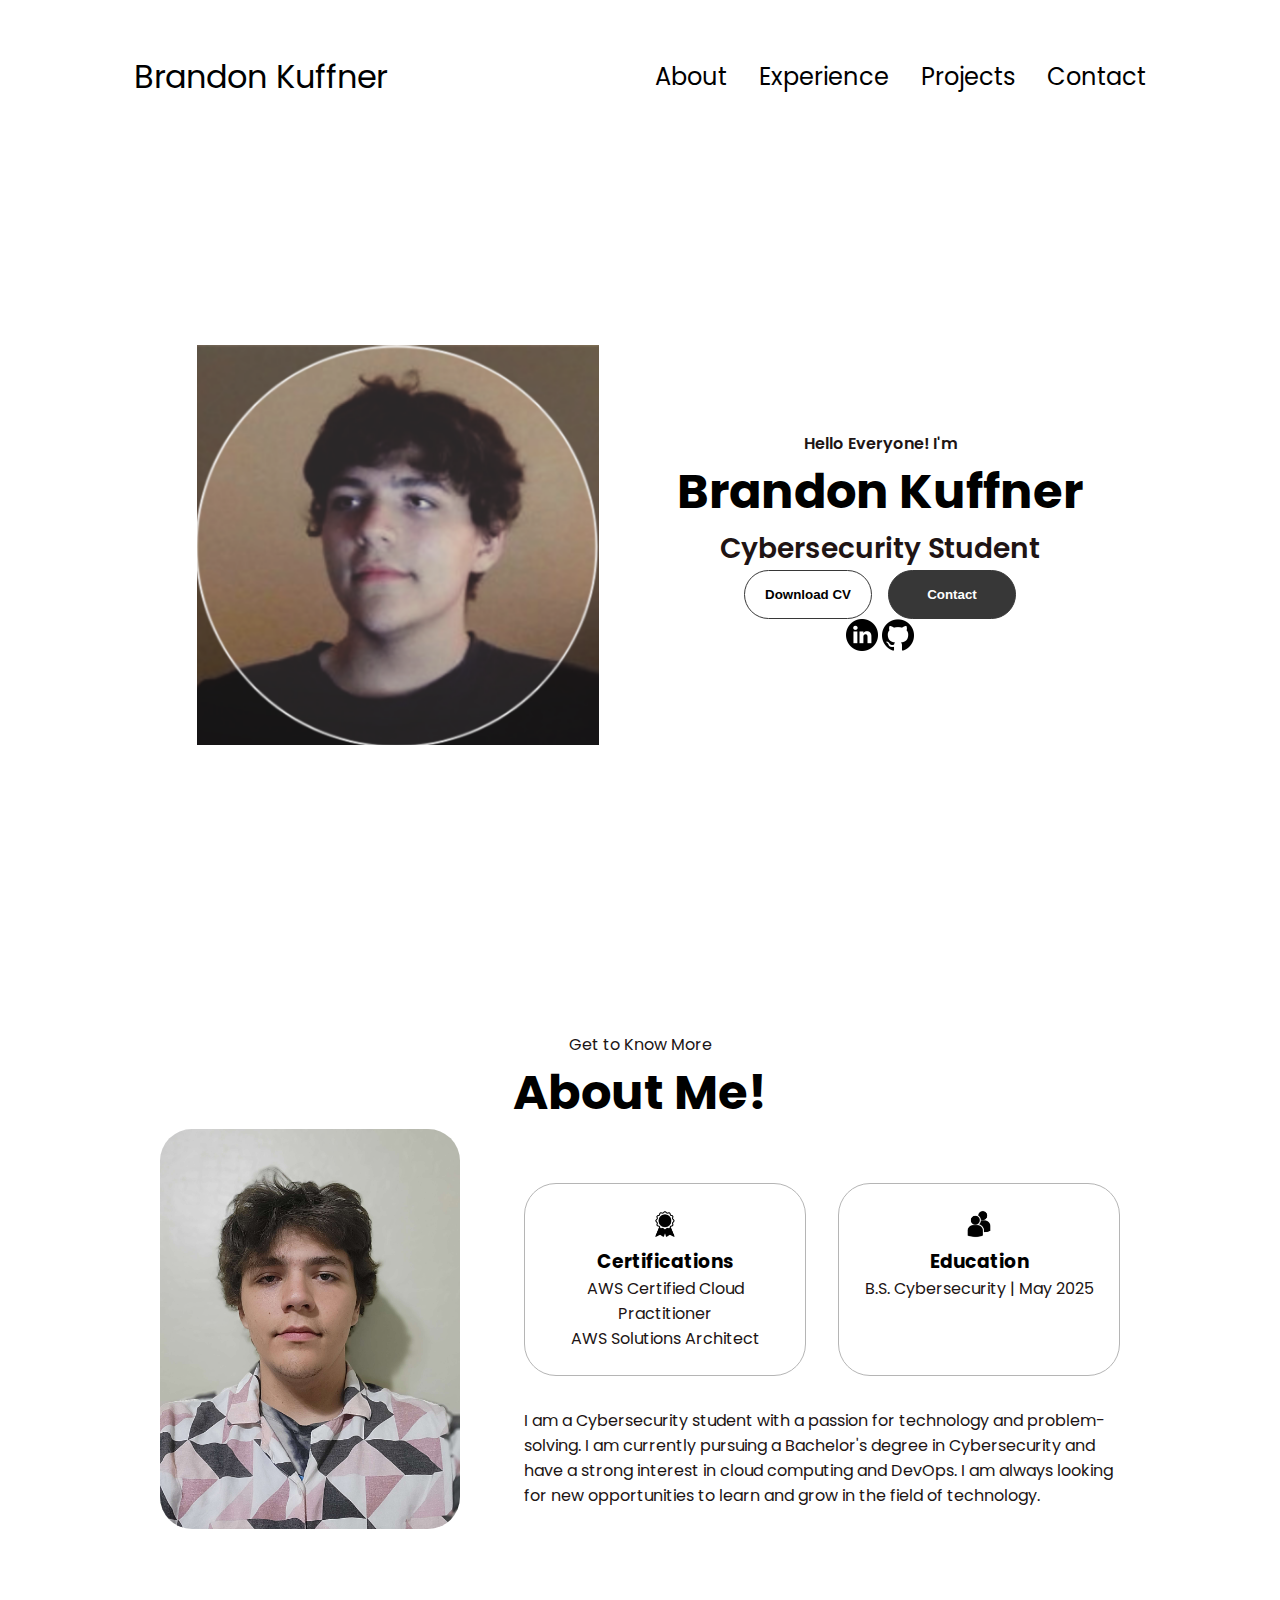
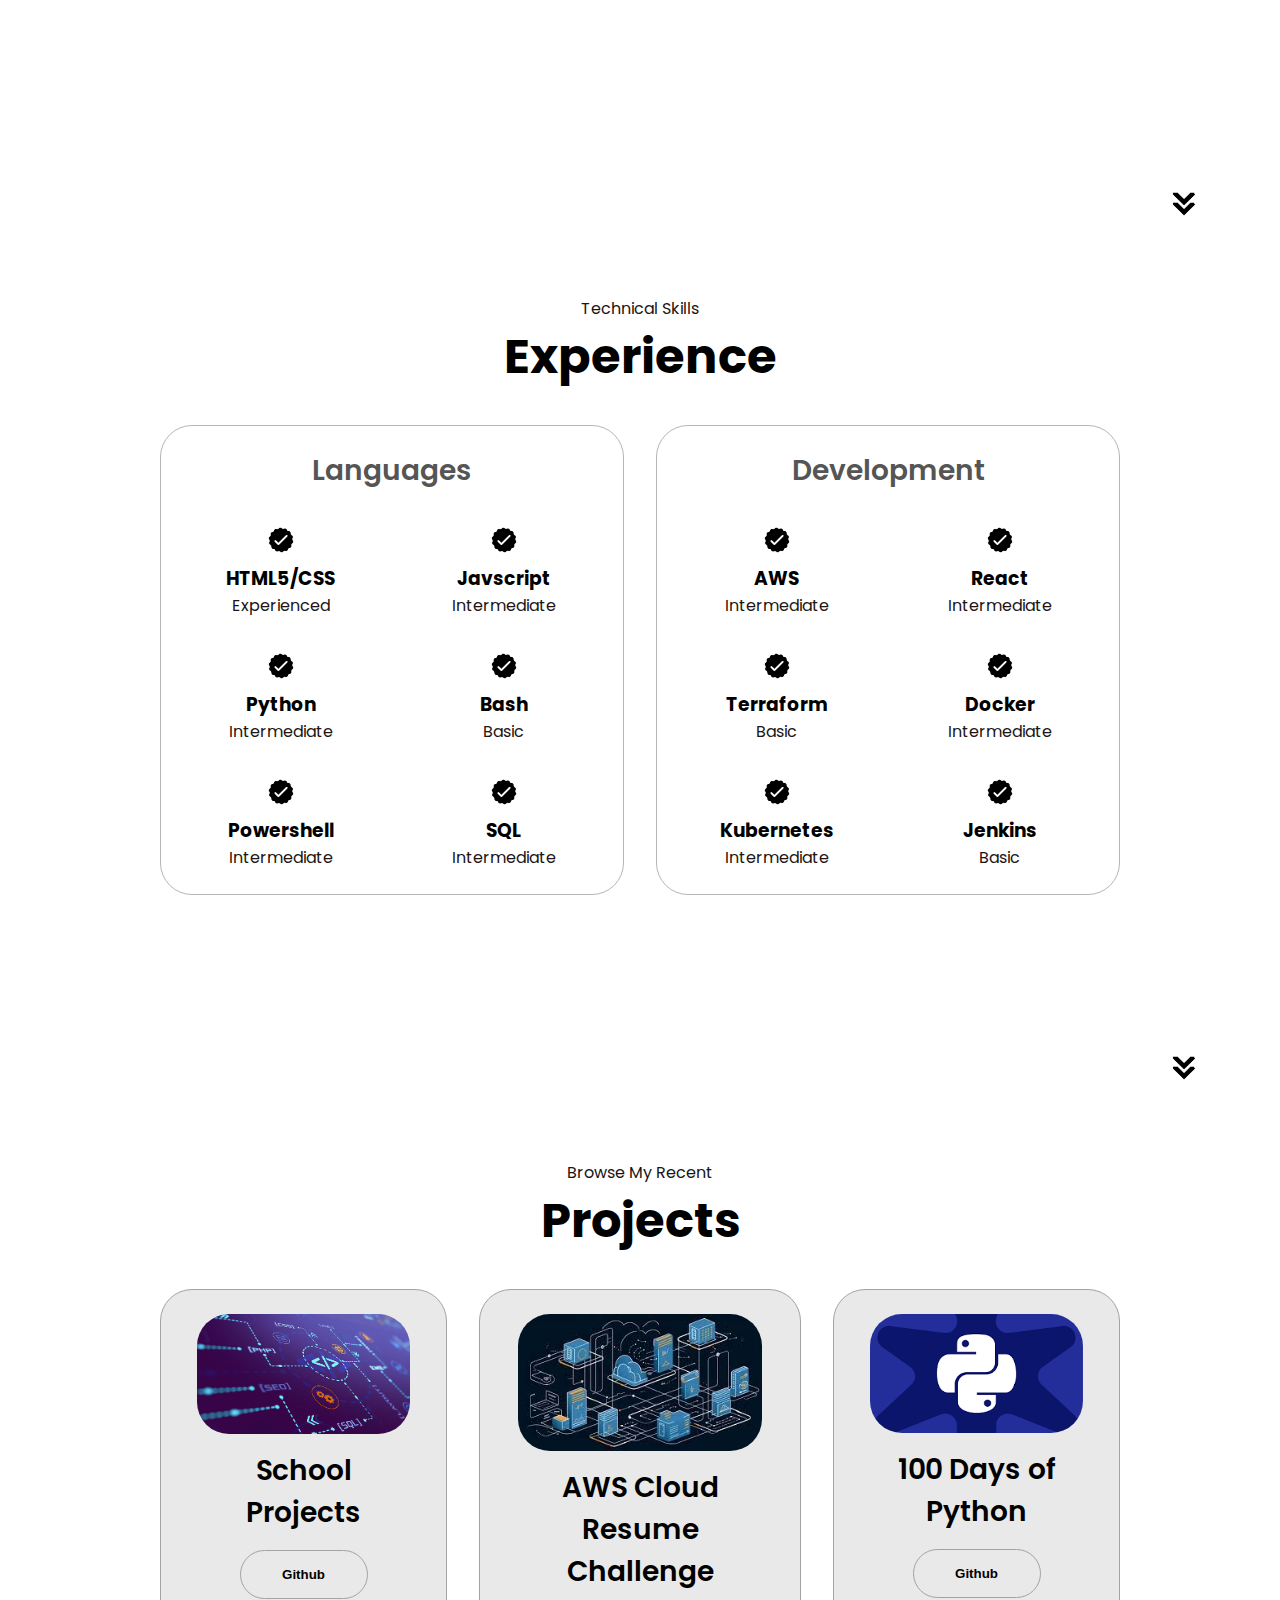
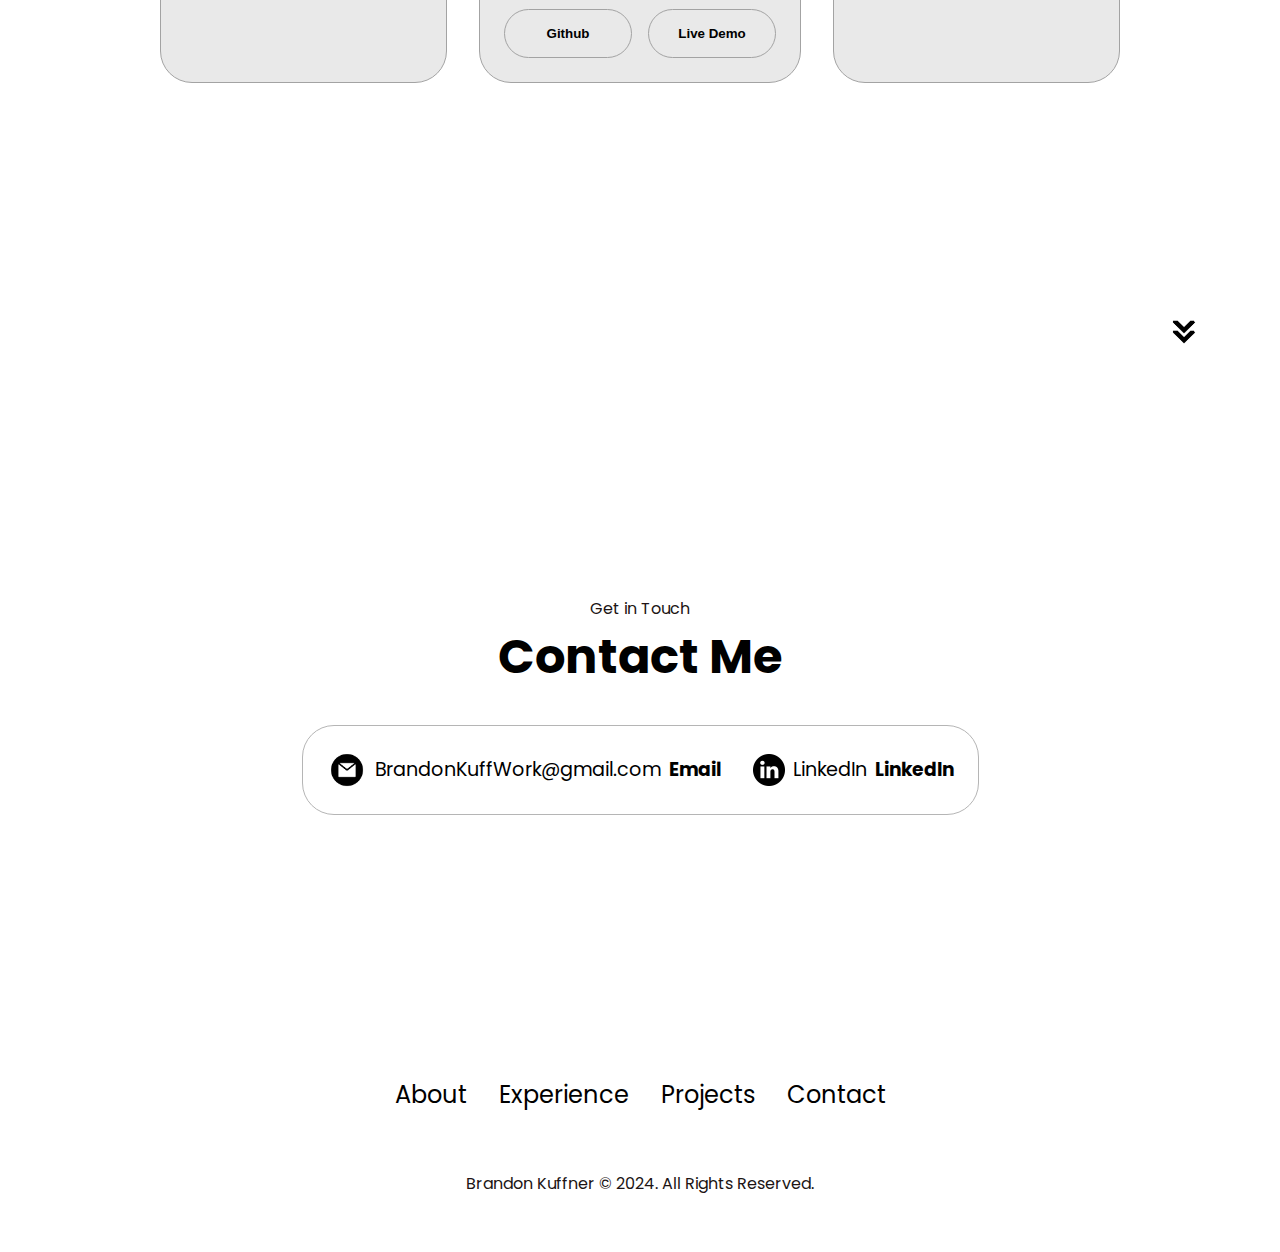
==== index.html @ fc09e268 "Update index.html" ====
<!DOCTYPE html>
<html lang="en">
    <head>
        <meta charset="UTF-8">
        <meta name="viewport" content="width=device-width, initial-scale=1.0">
        <title>Portfolio Website</title>
        <link rel="stylesheet" href="Website/style.css">
        <link rel="stylesheet" href="Website/mediaqueries.css">
    </head>
    <body>
        <nav id="desktop-nav">
            <div class ="logo"> Brandon Kuffner</div>
            <div>
                <ul class="nav-links">
                    <li><a href="#about">About</a></li>
                    <li><a href="#experience">Experience</a></li>
                    <li><a href="#projects">Projects</a></li>
                    <li><a href="#contact">Contact</a></li>
                </ul>
            </div>
        </nav>
        <nav id="hamburger-nav">
            <div class ="logo"> Brandon Kuffner</div>
            <div class ="hamburger-menu">
                <div class="hamburger-icon" onclick ="togglemenu()">
                    <span></span>
                    <span></span>
                    <span></span>
                </div>
                <div class="menu-links">
                    <li><a href="#about" onclick ="togglemenu()">About</a></li>
                    <li><a href="#experience" onclick ="togglemenu()">Experience</a></li>
                    <li><a href="#projects" onclick ="togglemenu()">Projects</a></li>
                    <li><a href="#contact" onclick ="togglemenu()">Contact</a></li>
                </div>
            </div>
        </nav>
        <section id="profile">
            <div class="section__pic-container">
                <img src="./Assets/assets/profile-pic.png" alt="Brandon Kuffner Profile Picure">
            </div>
            <div class="section__text">
                <p class="section__text__p1">Hello Everyone! I'm</p>
                <h1 class="title">Brandon Kuffner</h1>
                <p class="section__text__p2">Cybersecurity Student</p>
                <div class=""counter-number section__text>
                </div>
                <div class="btn-container">
                    <button class="btn btn-color-2"
                    onclick="window.open('./Assets/assets/Brandon Kuffner Resume.pdf')">
                        Download CV
                    </button>
                    <button class="btn btn-color-1"
                    onclick="location.href='./#contact'">
                        Contact
                    </button>
                </div>
                <div class="socials-container">
                    <img src="./Assets/assets/linkedin.png" alt="LinkedIn Profile"
                    class="icon" onclick="location.href='https://www.linkedin.com/in/brandonk14'">
                    <img src="./Assets/assets/github.png" alt="GitHub Profile"
                    class="icon" onclick="location.href='https://github.com/BrandonVex'">
                </div>
            </div>
        </section>
        <section id="about">
            <p class="section__text__p1">Get to Know More</p>
            <h1 class="title">About Me!</h1>
            <div class="section-container">
                <div class="section__pic-container">
                    <img 
                    src="./Assets/assets/about-pic.png" 
                    alt="Brandon Kuffner Profile Picture"
                    class="about-pic">
                </div>
                <div class="about-details-container">
                    <div class="about-containers">
                        <div class="details-container">
                            <img src="./Assets/assets/experience.png" 
                            alt="Experience icon" 
                            class="icon">
                            <h3>Certifications</h3>
                            <p> AWS Certified Cloud Practitioner <br /> AWS Solutions Architect </p>
                        </div>
                        <div class="details-container">
                            <img src="./Assets/assets/education.png" 
                            alt="Education icon" 
                            class="icon">
                            <h3>Education</h3>
                            <p> B.S. Cybersecurity | May 2025</p>
                        </div>
                    </div>
                    <div class="text-container">
                        <p>
                            I am a Cybersecurity student with a passion for technology and problem-solving. I am currently pursuing a Bachelor's degree in Cybersecurity and have a strong interest in cloud computing and DevOps. I am always looking for new opportunities to learn and grow in the field of technology.
                        </p>
                    </div>
                </div>
            </div>
            <img src="./Assets/assets/arrow.png"
            alt="Arrow Icon"
            class="icon arrow"
            onclick="location.href='./#experience'">
        </section>
        <section id="experience">
            <p class="section__text__p1">Technical Skills</p>
            <h1 class="title">Experience</h1>
            <div class="experience-details-container">
                <div class="about-containers">
                    <div class="details-container">
                        <h2 class="experience-sub-title">Languages</h2>
                        <div class="article-container">
                            <article>
                                <img src="./Assets/assets/checkmark.png"
                                alt ="experience icon"
                                class="icon"
                                />
                                <div>
                                    <h3>HTML5/CSS</h3>
                                    <p>Experienced</p>
                                </div>
                            </article>
                            <article>
                                <img src="./Assets/assets/checkmark.png"
                                alt ="experience icon"
                                class="icon"
                                />
                                <div>
                                    <h3>Javscript</h3>
                                    <p>Intermediate</p>
                                </div>
                            </article>
                            <article>
                                <img src="./Assets/assets/checkmark.png"
                                alt ="experience icon"
                                class="icon"
                                />
                                <div>
                                    <h3>Python</h3>
                                    <p>Intermediate</p>
                                </div>
                            </article>
                            <article>
                                <img src="./Assets/assets/checkmark.png"
                                alt ="experience icon"
                                class="icon"
                                />
                                <div>
                                    <h3>Bash</h3>
                                    <p>Basic</p>
                                </div>
                            </article>
                            <article>
                                <img src="./Assets/assets/checkmark.png"
                                alt ="experience icon"
                                class="icon"
                                />
                                <div>
                                    <h3>Powershell</h3>
                                    <p>Intermediate</p>
                                </div>
                            </article>
                            <article>
                                <img src="./Assets/assets/checkmark.png"
                                alt ="experience icon"
                                class="icon"
                                />
                                <div>
                                    <h3>SQL</h3>
                                    <p>Intermediate</p>
                                </div>
                            </article>
                        </div>
                    </div>
                    <div class="details-container">
                        <h2 class="experience-sub-title">Development</h2>
                        <div class="article-container">
                            <article>
                                <img src="./Assets/assets/checkmark.png"
                                alt ="experience icon"
                                class="icon"
                                />
                                <div>
                                    <h3>AWS</h3>
                                    <p>Intermediate</p>
                                </div>
                            </article>
                            <article>
                                <img src="./Assets/assets/checkmark.png"
                                alt ="experience icon"
                                class="icon"
                                />
                                <div>
                                    <h3>React</h3>
                                    <p>Intermediate</p>
                                </div>
                            </article>
                            <article>
                                <img src="./Assets/assets/checkmark.png"
                                alt ="experience icon"
                                class="icon"
                                />
                                <div>
                                    <h3>Terraform</h3>
                                    <p>Basic</p>
                                </div>
                            </article>
                            <article>
                                <img src="./Assets/assets/checkmark.png"
                                alt ="experience icon"
                                class="icon"
                                />
                                <div>
                                    <h3>Docker</h3>
                                    <p>Intermediate</p>
                                </div>
                            </article>
                            <article>
                                <img src="./Assets/assets/checkmark.png"
                                alt ="experience icon"
                                class="icon"
                                />
                                <div>
                                    <h3>Kubernetes</h3>
                                    <p>Intermediate</p>
                                </div>
                            </article>
                            <article>
                                <img src="./Assets/assets/checkmark.png"
                                alt ="experience icon"
                                class="icon"
                                />
                                <div>
                                    <h3>Jenkins</h3>
                                    <p>Basic</p>
                                </div>
                            </article>
                        </div>
                    </div>
                </div>
            </div>
            <img src="./Assets/assets/arrow.png"
            alt="Arrow Icon"
            class="icon arrow"
            onclick="location.href='./#projects'">
        </section>
        <section id="projects">
            <p class="section__text__p1">Browse My Recent</p>
            <h1 class="title">Projects</h1>
            <div class="experience-details-container">
                <div class="about-containers">
                    <div class="details-container color-container">
                        <div class="article-container">
                            <img src="./Assets/assets/project-2.png"
                            alt="Project 2"
                            class="project-img"
                            />
                        </div>
                        <h2 class="experience-sub-title project-title">School Projects</h2>
                        <div class="btn-container">
                            <button class="btn btn-color-2 project-btn" 
                            onclick="location.href='https://github.com/BrandonVex/Portfolio'">Github
                            </button>
                        </div>
                    </div>
                    <div class="details-container color-container">
                        <div class="article-container">
                            <img src="./Assets/assets/project-3.png"
                            alt="Project 3"
                            class="project-img"
                            />
                        </div>
                        <h2 class="experience-sub-title project-title">AWS Cloud Resume Challenge</h2>
                        <div class="btn-container">
                            <button class="btn btn-color-2 project-btn" 
                            onclick="location.href='https://github.com/BrandonVex/CloudResume'">Github
                            </button>
                            <button class="btn btn-color-2 project-btn" 
                            onclick="location.href='https://brandonkresume.com'">Live Demo
                            </button>
                        </div>
                    </div>
                    <div class="details-container color-container">
                        <div class="article-container">
                            <img src="./Assets/assets/project-1.png"
                            alt="Project 1"
                            class="project-img"
                            />
                        </div>
                        <h2 class="experience-sub-title project-title">100 Days of Python</h2>
                        <div class="btn-container">
                            <button class="btn btn-color-2 project-btn" 
                            onclick="location.href='https://github.com/BrandonVex/100DaysofPython'">Github
                            </button>
                        </div>
                    </div>
                </div>
            </div>
            <img src="./Assets/assets/arrow.png"
            alt="Arrow Icon"
            class="icon arrow"
            onclick="location.href='./#contact'">
        </section>
        <section id="contact">
            <p class="section__text__p1">Get in Touch</p>
            <h1 class="title">Contact Me</h1>
            <div class="contact-info-upper-container">
                <div class="contact-info-container">
                    <img src="./Assets/assets/email.png"
                    alt="Email Icon"
                    class="icon contact-icon email-icon"
                    />
                    <p><a href="Brandonkuffwork@gmail.com">BrandonKuffWork@gmail.com</a></p>
                    <h3>Email</h3>
                </div>
                <div class="contact-info-container">
                    <img src="./Assets/assets/linkedin.png"
                    alt="LinkedIn Icone"
                    class="icon contact-icon"
                    />
                    <p><a href="https://www.linkedin.com/in/brandonk14">LinkedIn</a></p>
                    <h3>LinkedIn</h3>
                </div>
            </div>
        </section>
        <footer>
            <nav>
                <div class="nav-links-container">
                    <ul class="nav-links">
                        <li><a href="#about">About</a></li>
                        <li><a href="#experience">Experience</a></li>
                        <li><a href="#projects">Projects</a></li>
                        <li><a href="#contact">Contact</a></li>
                    </ul>
                </div>
            </nav>
            <p>Brandon Kuffner &copy; 2024. All Rights Reserved.</p>
        </footer>
        <script src="Website/script.js"></script>
    </body>
</html>
---- Website/style.css ----
/* Styling basics*/

@import url('https://fonts.googleapis.com/css2?family=Poppins:wght@300;400;500;600&display=swap');


* {
  margin: 0;
  padding: 0;
}

body {
    font-family: 'Poppins', sans-serif;
}

html{
    scroll-behavior: smooth;
}

p {
    color: #201414;
}

/* transition */

a, .btn {
    transition: all 0.3s ease;
}

/* Navigation bar */

nav, 
.nav-links {
    display: flex;
}

nav {
    justify-content: space-around;
    align-items: center;
    height: 17vh;
    
}

.nav-links {
    gap: 2rem;
    list-style-type: none;
    font-size: 1.5rem;
}

a {
    color: black;
    text-decoration: none;
    text-decoration-color: white;
}

a:hover {
    color: grey;
    text-decoration: underline;
    text-underline-offset: 1rem;
    text-decoration-color: rgb(181, 181, 181);
}

.logo{
    font-size: 2rem;
}

.logo:hover {
    cursor: default;
}

/* Hambchurger menu */

#hamburger-nav{
    display: none;
}

.hamburger-menu {
    position: relative;
    display: inline-block;
}

.hamburger-icon {
    display: flex;
    flex-direction: column;
    justify-content: space-between;
    height: 24px;
    width: 30px;
    cursor: pointer;
}

.hamburger-icon span {
    height: 2px;
    width: 100%;
    background: black;
    transition: all 0.3s ease-in-out;
}

.menu-links {
    position: absolute;
    top: 100%;
    right: 0;
    background: white;
    width: fit-content;
    max-height: 0;
    overflow: hidden;
    transition: all 0.3s ease-in-out;
}

.menu-links a {
    display: block;
    padding: 10px;
    text-align: center;
    border-bottom: 1.rem black;
    text-decoration: none;
    transition: all 0.3s ease-in-out;
}

.menu-links li {
    list-style: none;
}

.menu-links.open {
    max-height: 300px;
}

.hamburger-icon.open span:first-child {
    transform: rotate(45deg) translate(10px, 5px);
}

.hamburger-icon.open span:nth-child(2) {
    opacity: 0;
}

.hamburger-icon.open span:last-child {
    transform: rotate(-45deg) translate(10px, -5px);
}

.hamburger-icon span:first-child {
    transform: none;
}

.hamburger-icon span:first-child {
    opacity: 1;
}

.hamburger-icon span:first-child {
    transform: none;
}

/*Sections*/

section {
    padding-top: 4vh;
    height: 96vh;
    margin: 0 10rem;
    box-sizing: border-box;
    min-height: fit-content;
}

.section-container {
    display: flex;
}

/*profile*/

#profile {
    display: flex;
    justify-content: center;
    gap: 5rem;
    height: 80vh;
}

.section__pic-container {
    display: flex;
    height: 400px;
    width: 400px;
    margin: auto 0;
}

.section__text {
    align-self: center;
    text-align: center;
}

.section__text p {
    font-weight: 600;
}

.section__text__p1 {
    text-align: center;
}

.section__text__p2 {
    font-size: 1.75rem;
    margin: bottom 1rem;
}

.title {
   font-size: 3rem; 
   text-align: center;
}

#socials-container {
    display: flex;
    justify-content: center;
    gap: 1rem;
    margin-top: 1rem;
}

/*icons*/

.icon {
    cursor: pointer;
    height: 2rem;
}

/* buttons */

.btn-container {
    display: flex;
    justify-content: center;
    gap: 1rem;
}

.btn {
    font-weight: 600;
    transition: all 0.3s ease;
    padding: 1rem;
    width: 8rem;
    border-radius: 2rem;
}

.btn-color-1, .btn-color-2 {
    border: rgb(55, 55, 55) 0.1rem solid;
}

.btn-color-1:hover, .btn-color-2:hover {
    cursor: pointer;
}

.btn-color-1, .btn-color-2:hover {
    background: rgb(55, 55, 55);
    color: white;
}

.btn-color-1:hover {
    background: rgb(0, 0, 0)
}

.btn-color-2 {
    background: none;
}

.btn-color-2:hover {
    border: rgb(255, 255, 255) 0.1rem solid;
}

.btn-container {
    gap: 1rem;
}

/* about me */

#about {
    position: relative;
}

.about-containers {
    gap: 2rem;
    margin-bottom: 2rem;
    margin-top: 2rem;
}

.about-details-container {
    justify-content: center;
    flex-direction: column;
}

.about-containers, 
.about-details-container {
    display: flex;
}

.about-pic {
    border-radius: 2rem;
}

.arrow { 
    position: absolute;
    right: -5rem;
    bottom: 2.5rem;
}

.details-container {
    padding: 1.5rem;
    flex: 1;
    background: white;
    border-radius: 2rem;
    border: rgb(55, 55, 55) 0.1rem solid;
    border-color: rgb(181, 181, 181);
    text-align: center;
}

.section-container {
    gap: 4rem;
    height: auto;
}

.section__pic-container {
    height: 400px;
    width: 400px;
    margin: auto 0;
}

/* skills */

#experience {
    position: relative;
}

.experience-sub-title {
    color: rgb(85, 85, 85);
    font-weight: 600;
    font-size: 1.75rem;
    margin-bottom: 2rem;
}

.experience-details-container {
    display: flex;
    justify-content: center;
    flex-direction: column;
}

.article-container {
    display: flex;
    text-align: initial;
    flex-wrap: wrap;
    flex-direction: row;
    gap: 2rem;
    justify-content: space-around; 
}

article {
    display: flex;
    flex-direction: column;
    align-items: center; 
    text-align: center; 
    width: 10rem;
}

article .icon {
    cursor: default;
    margin-bottom: 0.5rem; 
}

article .icon {
    cursor: default;
}

/*projects*/

#projects {
    position: relative;
}

.color-container {
    border-color: rgb(163, 163, 163);
    background: rgb(233, 233, 233);
}

.project-img {
    border-radius: 2rem;
    width: 90%;
    height: 90%;
}

.project-title {
    margin: 1rem;
    color: black;
}

.project-btn {
    color: black;
    border-color: rgb(163, 163, 163);
}


/* contact */

#contact {
    display: flex;
    justify-content: center;
    flex-direction: column;
    height: 70vh;
}

.contact-info-upper-container {
    display: flex;
    justify-content: center;
    border-radius: 2rem;
    border: rgb(55, 55, 55) 0.1rem solid;   
    border-color: rgb(181, 181, 181);
    background: 253, 253, 253;
    margin: 2rem auto;
    padding: 0.5rem;
}

.contact-info-container {
    display: flex;
    align-items: center;
    justify-content: center;
    gap: 0.5rem;
    margin: 1rem;
}

.contact-info-container p {
    font-size: larger;
}

.contact-icon {
    cursor: default;
}

.email-icon {
    height: 2.5rem;
}

/* footer */

footer {
    height: 26vh;
    margin: 0 1rem;
}

footer p {
    text-align: center;
}

/* Extra Customization */
---- Website/mediaqueries.css ----
@media screen and (max-width: 1400px) {
    #profile {
        height: 83vh;
        margin-bottom: 6rem;
    }
    .about-containers {
        flex-wrap: wrap;
    }
}


@media screen and (max-width: 1200px) {
    #desktop-nav {
        display: none;
    }
    #hamburger-nav {
        display: flex;
    }
    #experience, .experience-details-container {
        margin-top:  2rem;
    }
    #profile, .section-container {
        display: block;
    }
    .arrow {
        display: none;
    }
    section, .section-container {
        height: fit-content;
    }
    section {
        margin:0 5%;
    }
    .section__pic-container {
        height: 270px;
        width: 270px;
        margin: 0 auto 2rem;
    }
    .about-containers {
        margin-top: 0;
    }
}

@media screen and (max-width: 600px) {
    #contact, footer {
        height: 40vh;
    }
    #profile {
        height: 83vh;
        margin-bottom: 0;
    }
    article {
        font-size: 1rem;
    }
    footer nav {
        height: fit-content;
        margin-bottom: 2rem;
    }
    .about-containers, .contact-info-upper-container, .btn-container {
        flex-wrap: wrap;
    }
    .contact-info-container {
        margin: 0;
    }
    .contact-info-container p, .nav-links li a {
        font-size: 1rem;
    }
    .experience-sub-title {
        font-size: 1.25rem;
    }
    .logo {
        font-size: 1.5rem;
    }   
    .nav-links {
        flex-direction: column;
        gap: 0.5rem;
        text-align: center;
    }
    .section__pic-container {
        height: 46vw;
        width: auto;
        justify-content: center;            
    }
    .section__text__p2 {
        font-size: 1.25rem;
    }
    .title {
        font-size: 2rem;
    }
    .text-container {
        text-align: justify;
    }
}
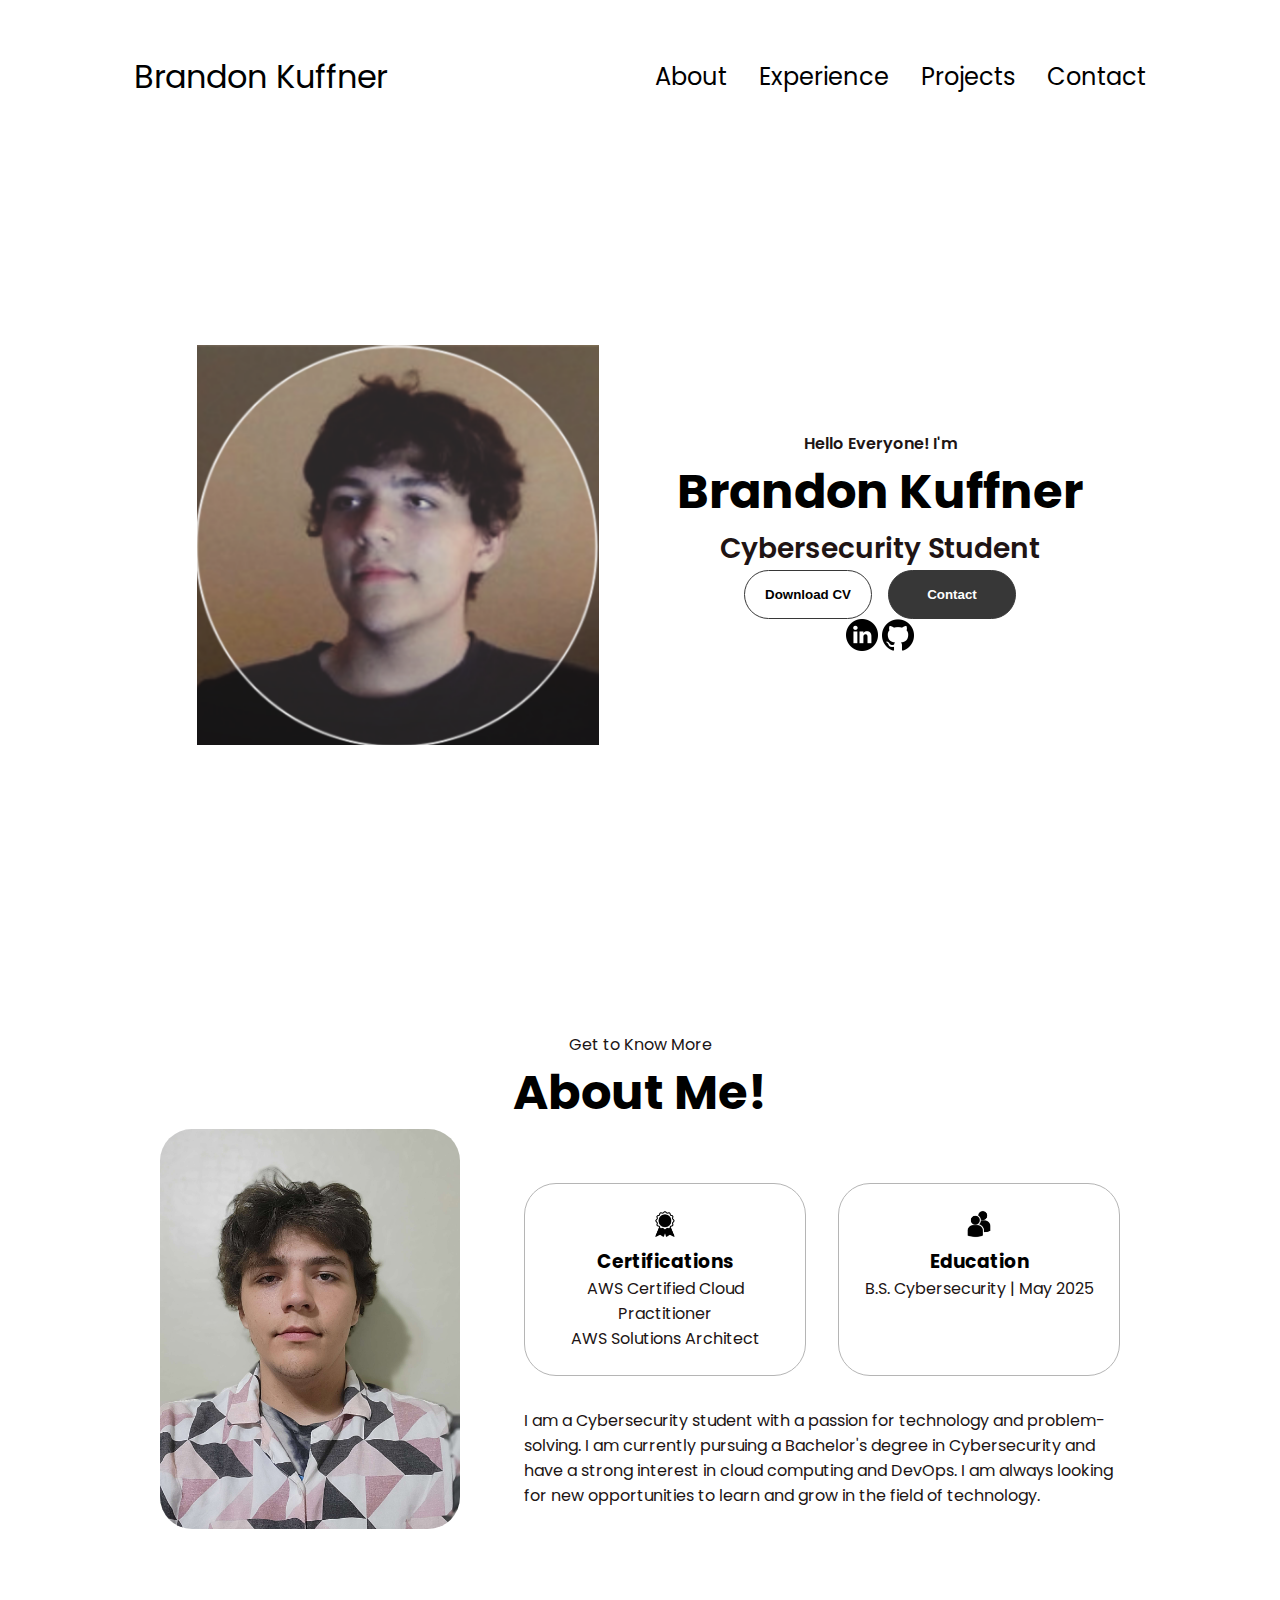
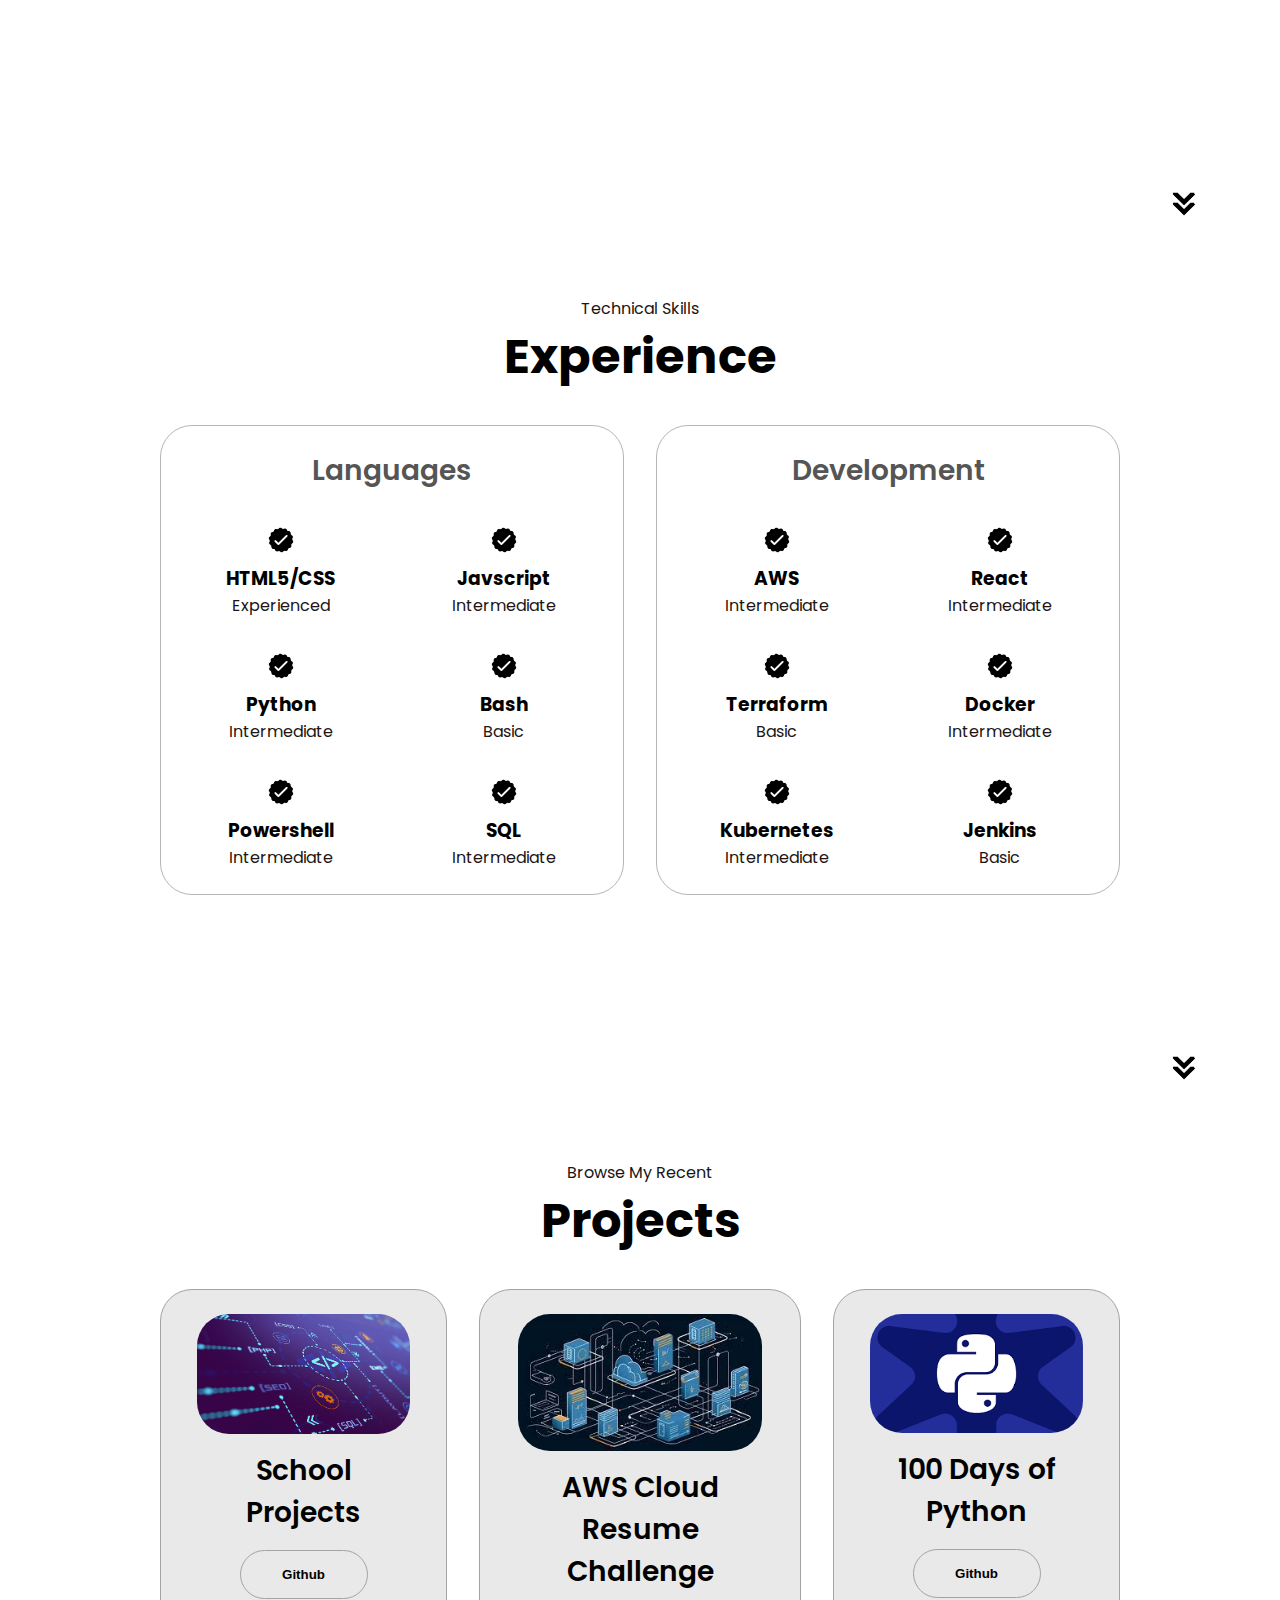
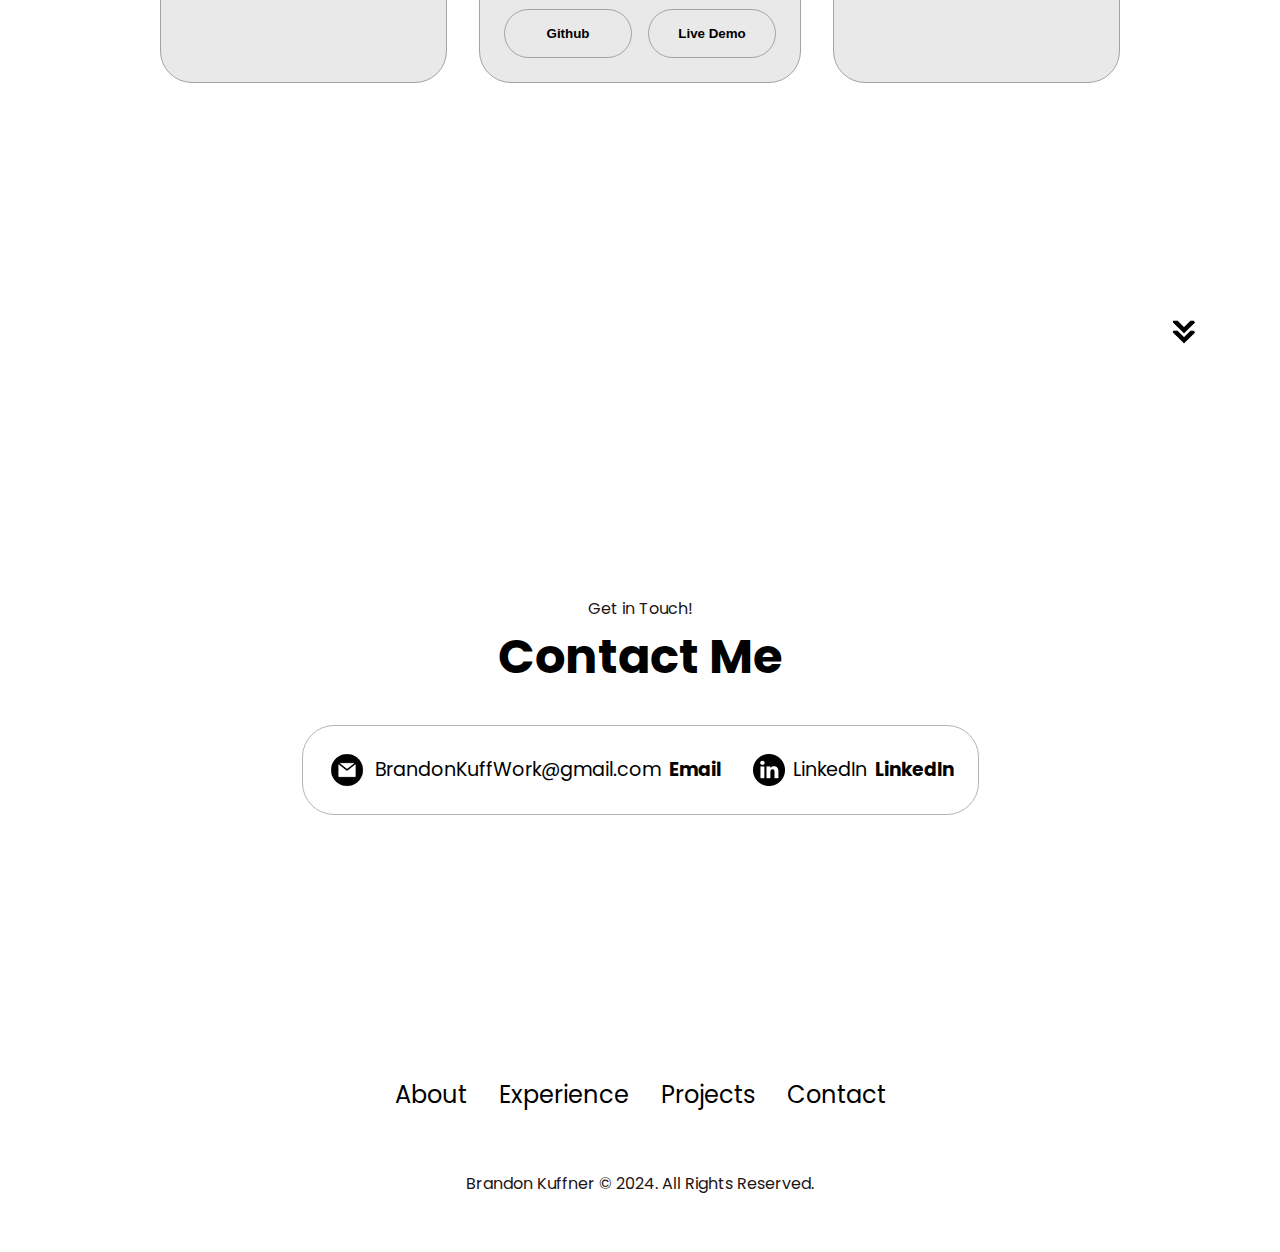
==== commit f8617b24: "Update index.html" ====
--- a/index.html
+++ b/index.html
@@ -302,7 +302,7 @@
             onclick="location.href='./#contact'">
         </section>
         <section id="contact">
-            <p class="section__text__p1">Get in Touch</p>
+            <p class="section__text__p1">Get in Touch!</p>
             <h1 class="title">Contact Me</h1>
             <div class="contact-info-upper-container">
                 <div class="contact-info-container">
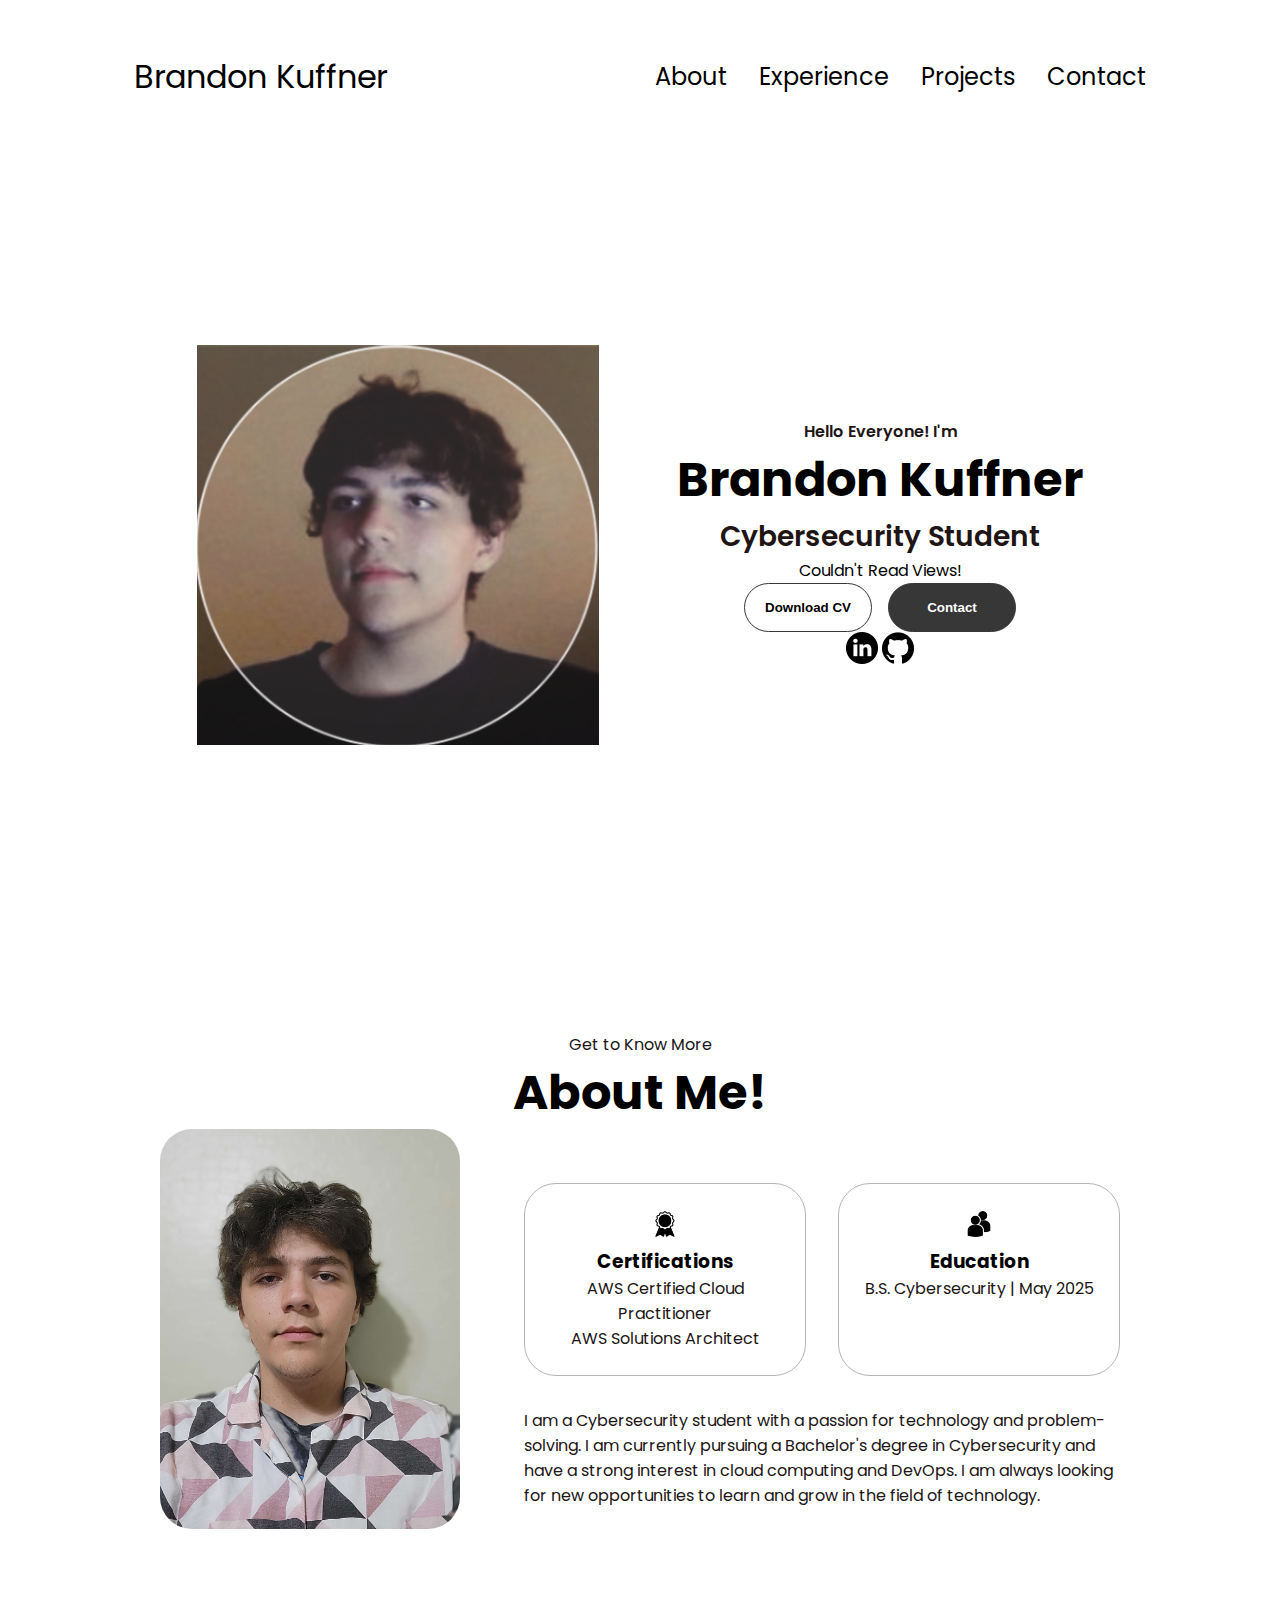
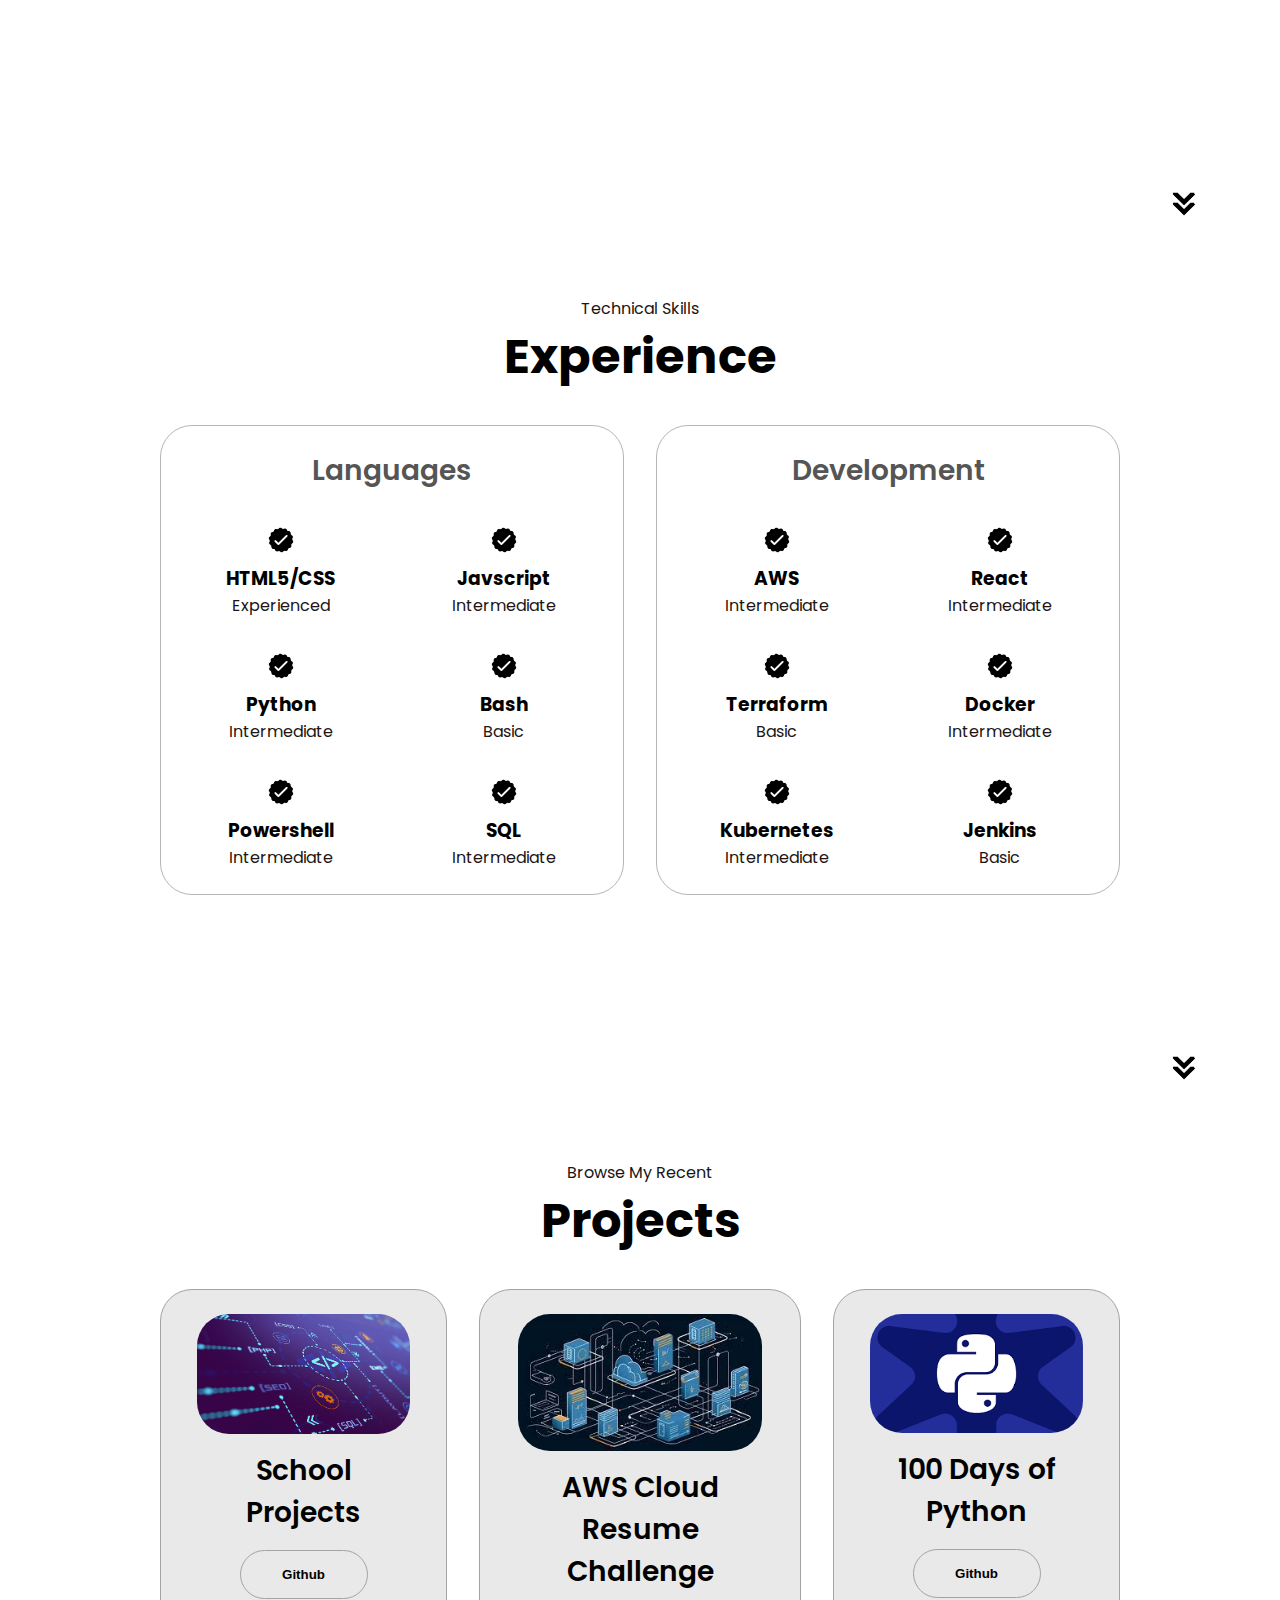
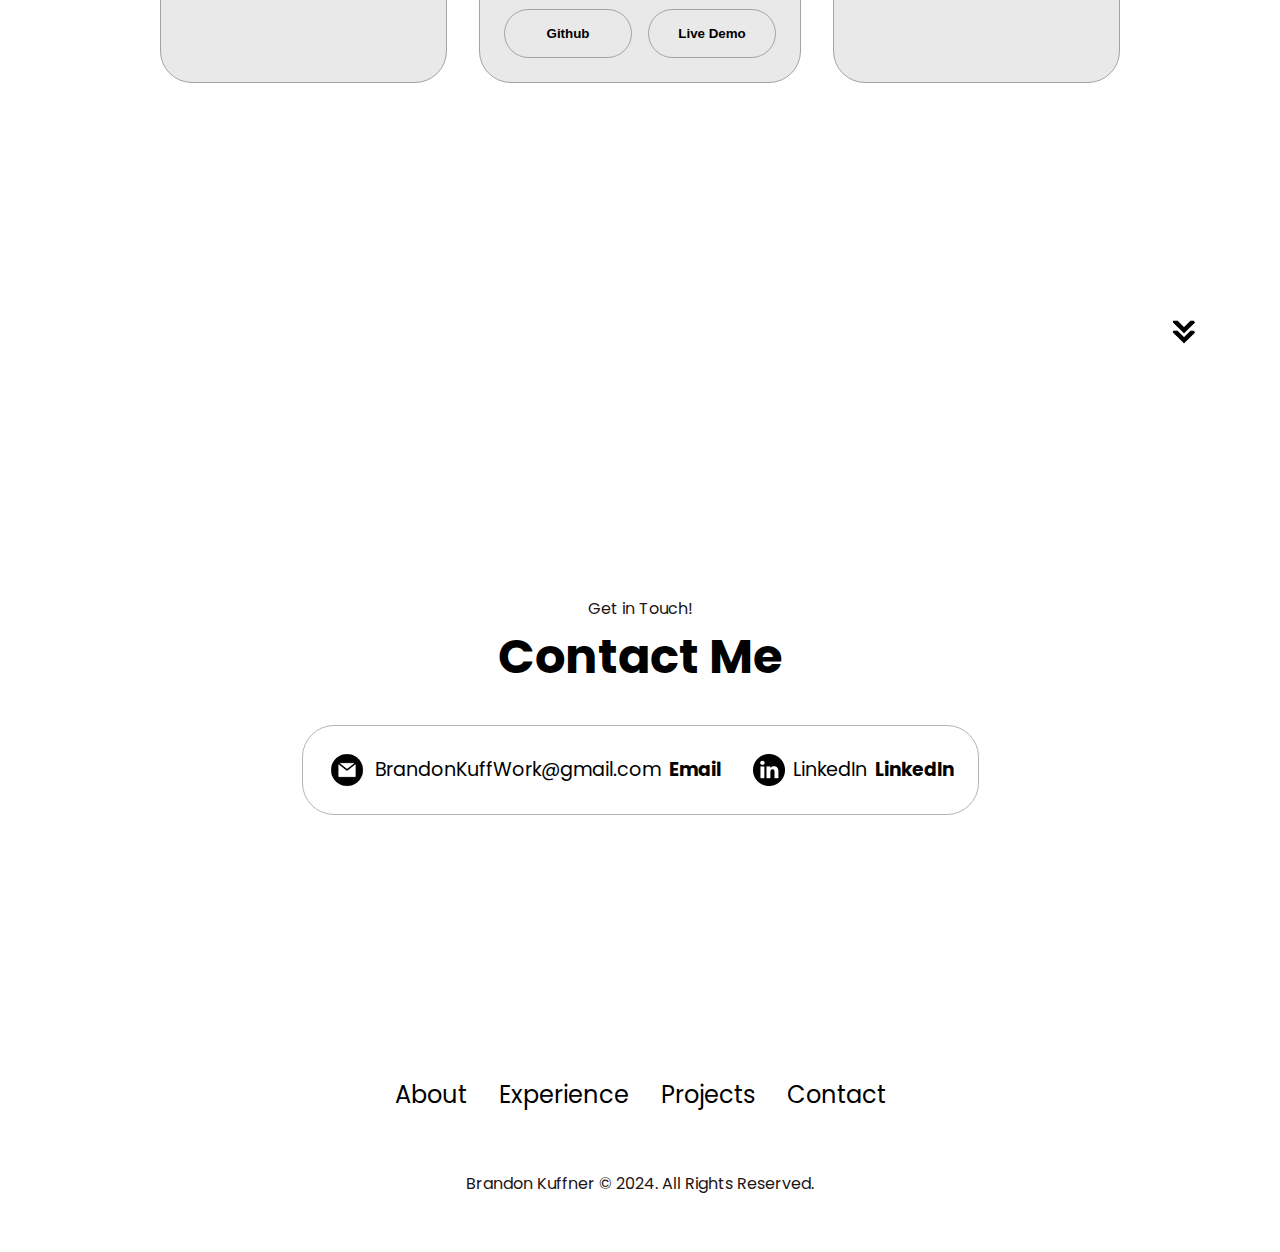
==== commit 79300aa6: "Update index.html" ====
--- a/index.html
+++ b/index.html
@@ -43,7 +43,8 @@
                 <p class="section__text__p1">Hello Everyone! I'm</p>
                 <h1 class="title">Brandon Kuffner</h1>
                 <p class="section__text__p2">Cybersecurity Student</p>
-                <div class=""counter-number section__text>
+                <div class="counter-number section__text">
+                    Couldn't Read Views!
                 </div>
                 <div class="btn-container">
                     <button class="btn btn-color-2"
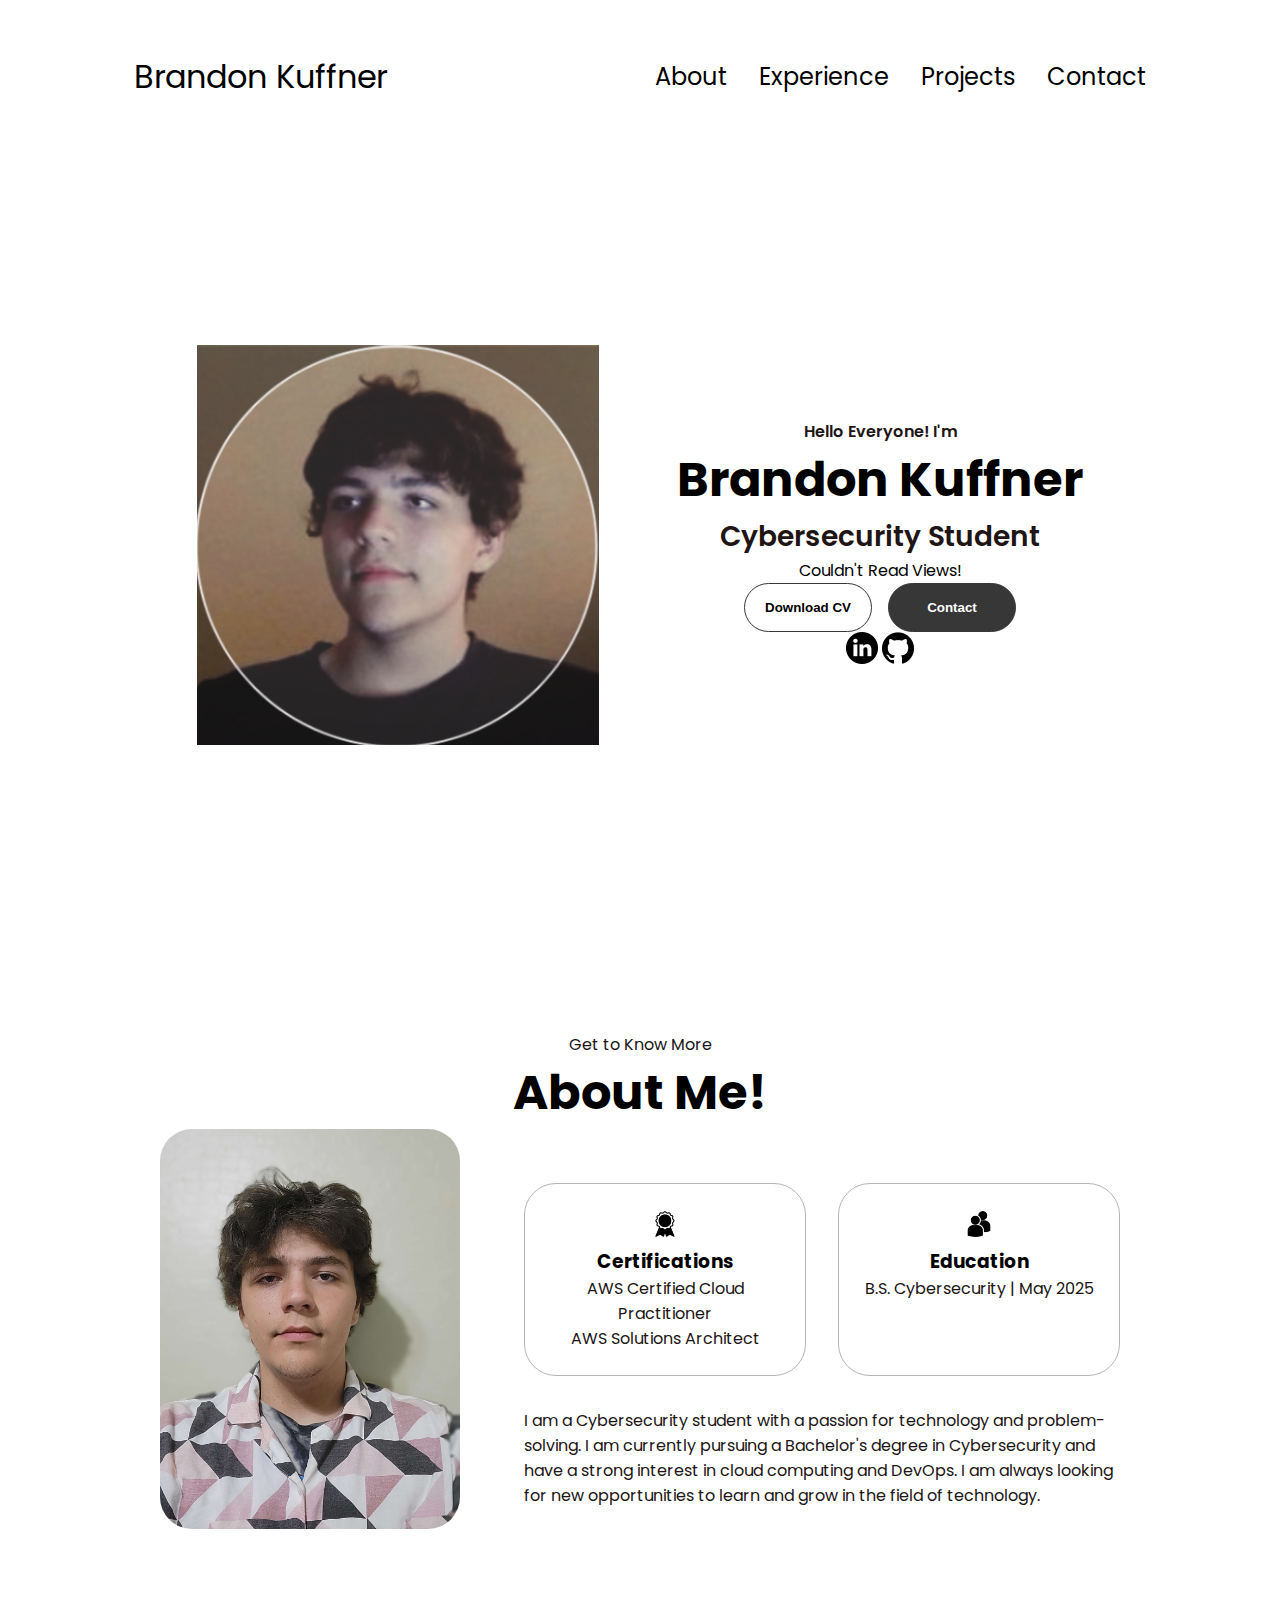
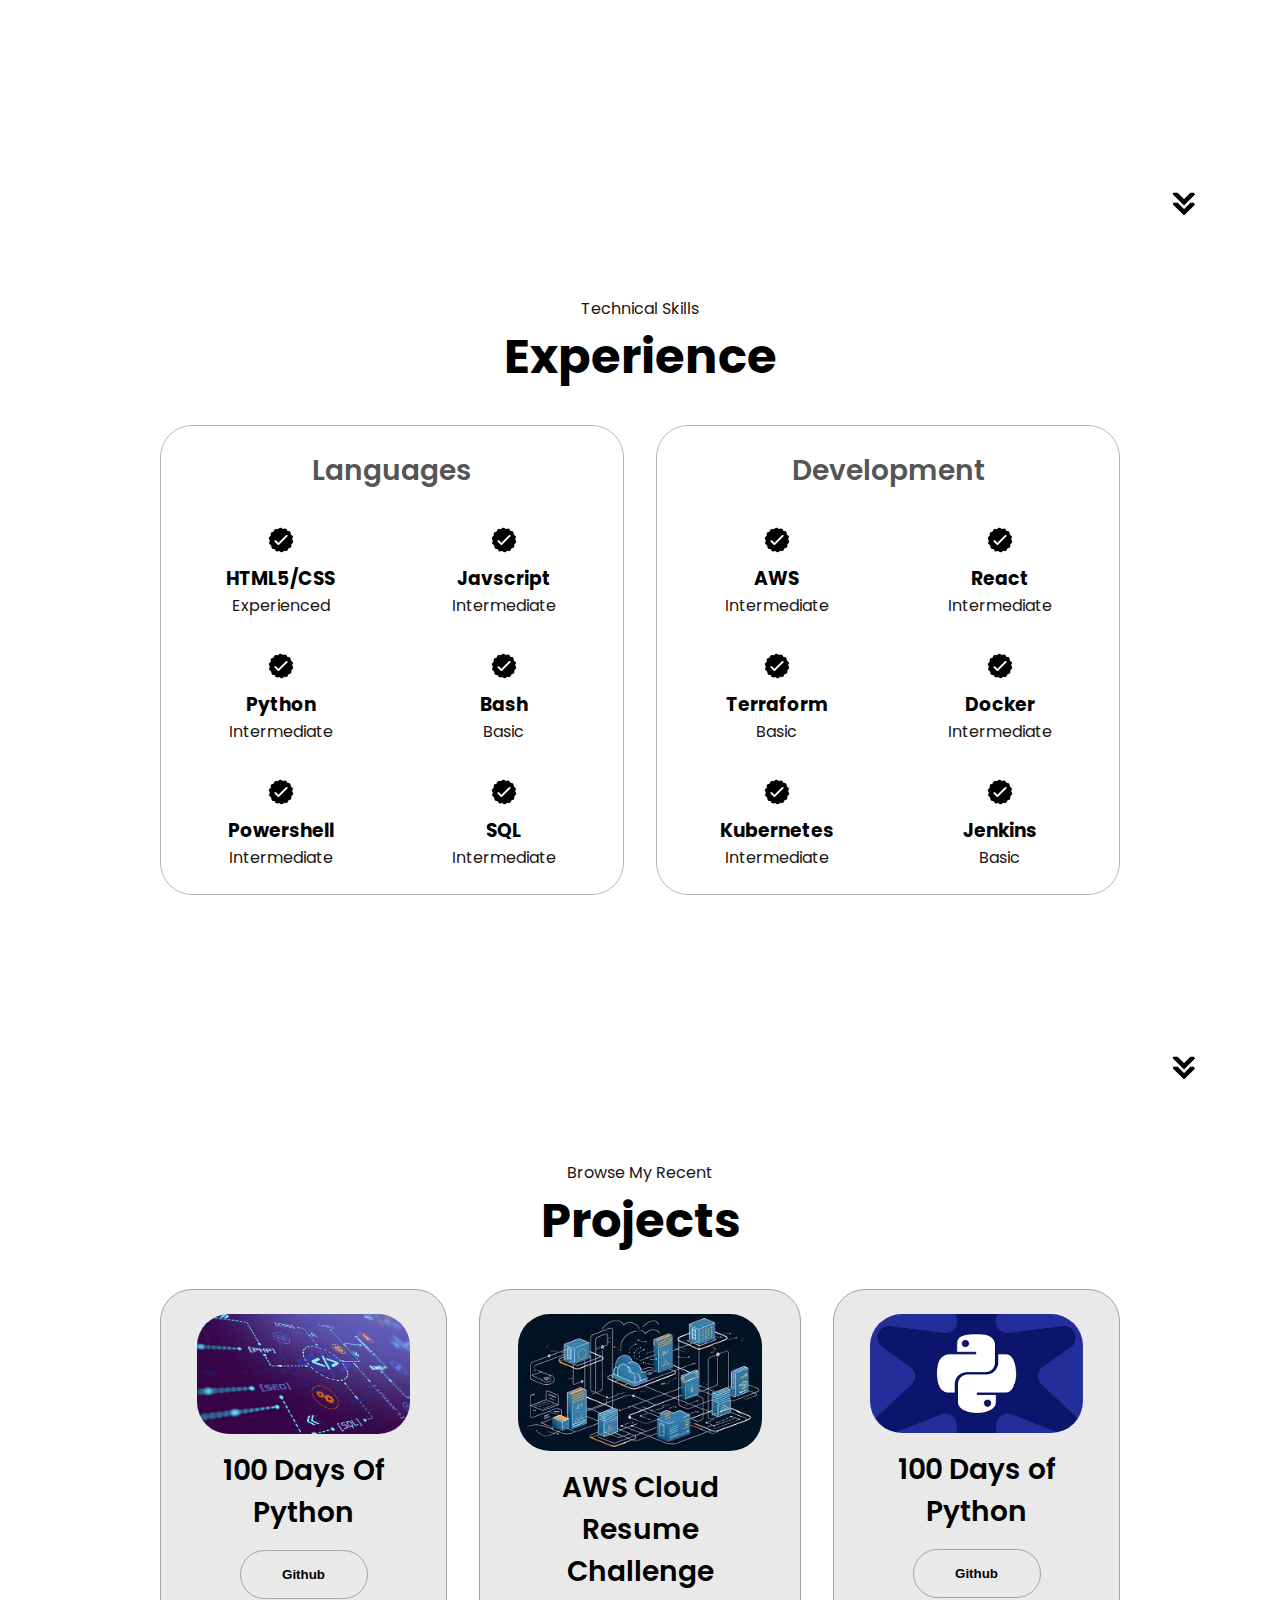
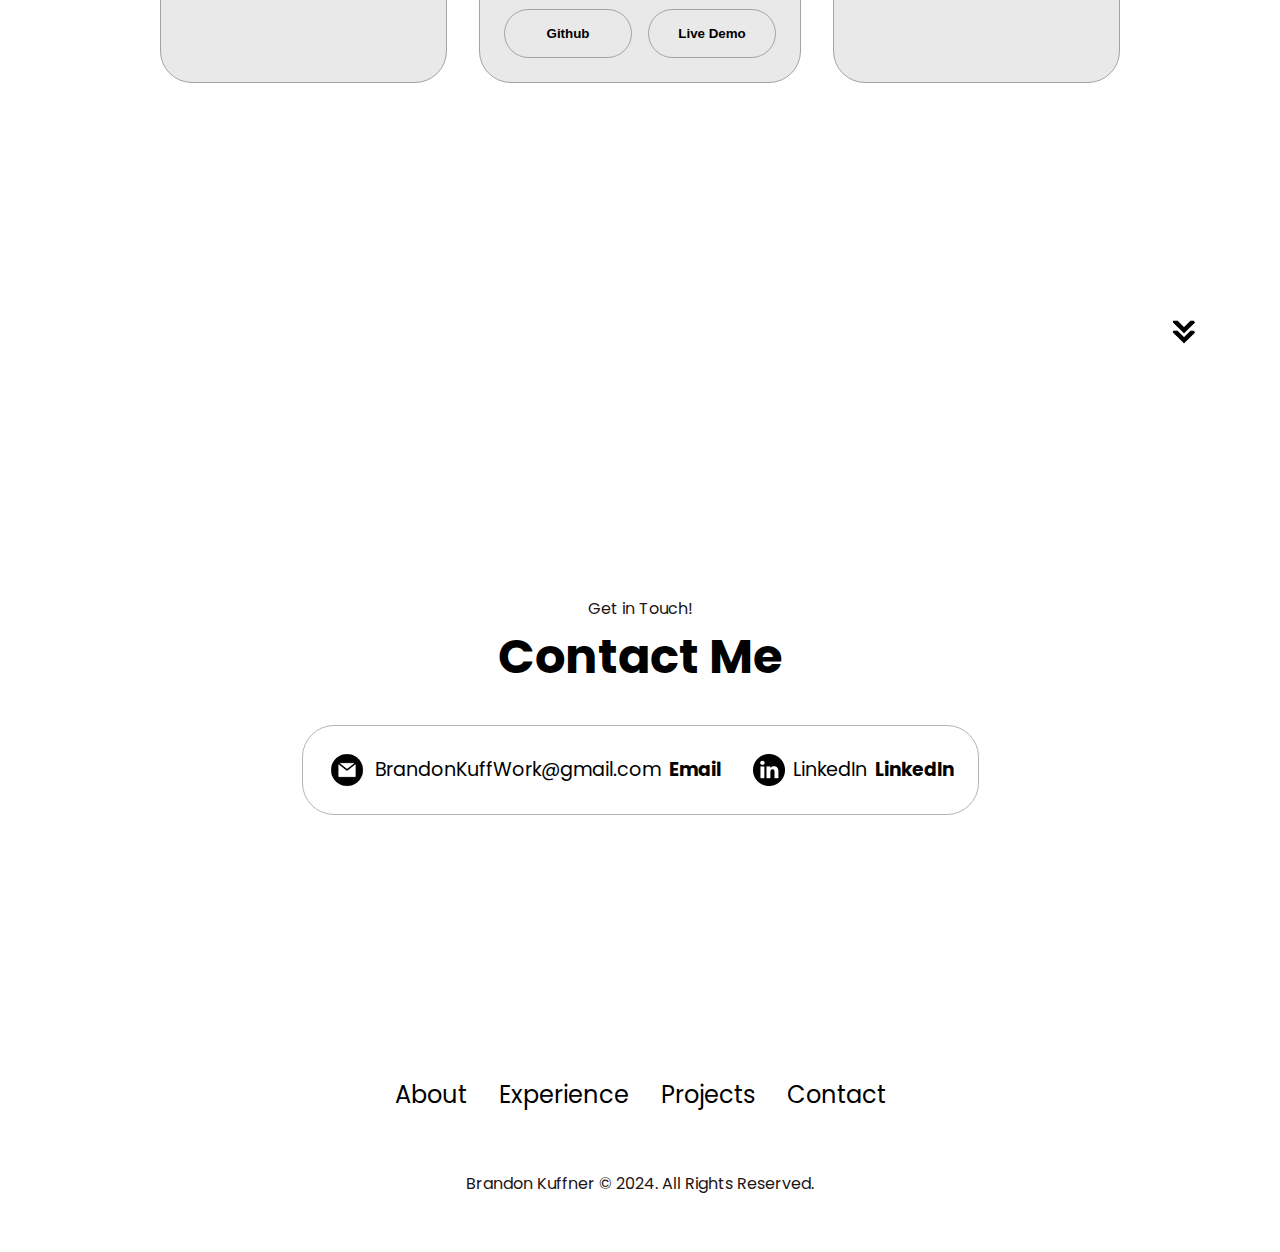
==== commit 9ba8dc74: "updates" ====
--- a/index.html
+++ b/index.html
@@ -257,10 +257,10 @@
                             class="project-img"
                             />
                         </div>
-                        <h2 class="experience-sub-title project-title">School Projects</h2>
+                        <h2 class="experience-sub-title project-title">100 Days Of Python</h2>
                         <div class="btn-container">
                             <button class="btn btn-color-2 project-btn" 
-                            onclick="location.href='https://github.com/BrandonVex/Portfolio'">Github
+                            onclick="location.href='https://github.com/BrandonVex/100DaysofPython'">Github
                             </button>
                         </div>
                     </div>
@@ -291,7 +291,7 @@
                         <h2 class="experience-sub-title project-title">100 Days of Python</h2>
                         <div class="btn-container">
                             <button class="btn btn-color-2 project-btn" 
-                            onclick="location.href='https://github.com/BrandonVex/100DaysofPython'">Github
+                            onclick="location.href='https://github.com/BrandonVex/Portfolio'">Github
                             </button>
                         </div>
                     </div>
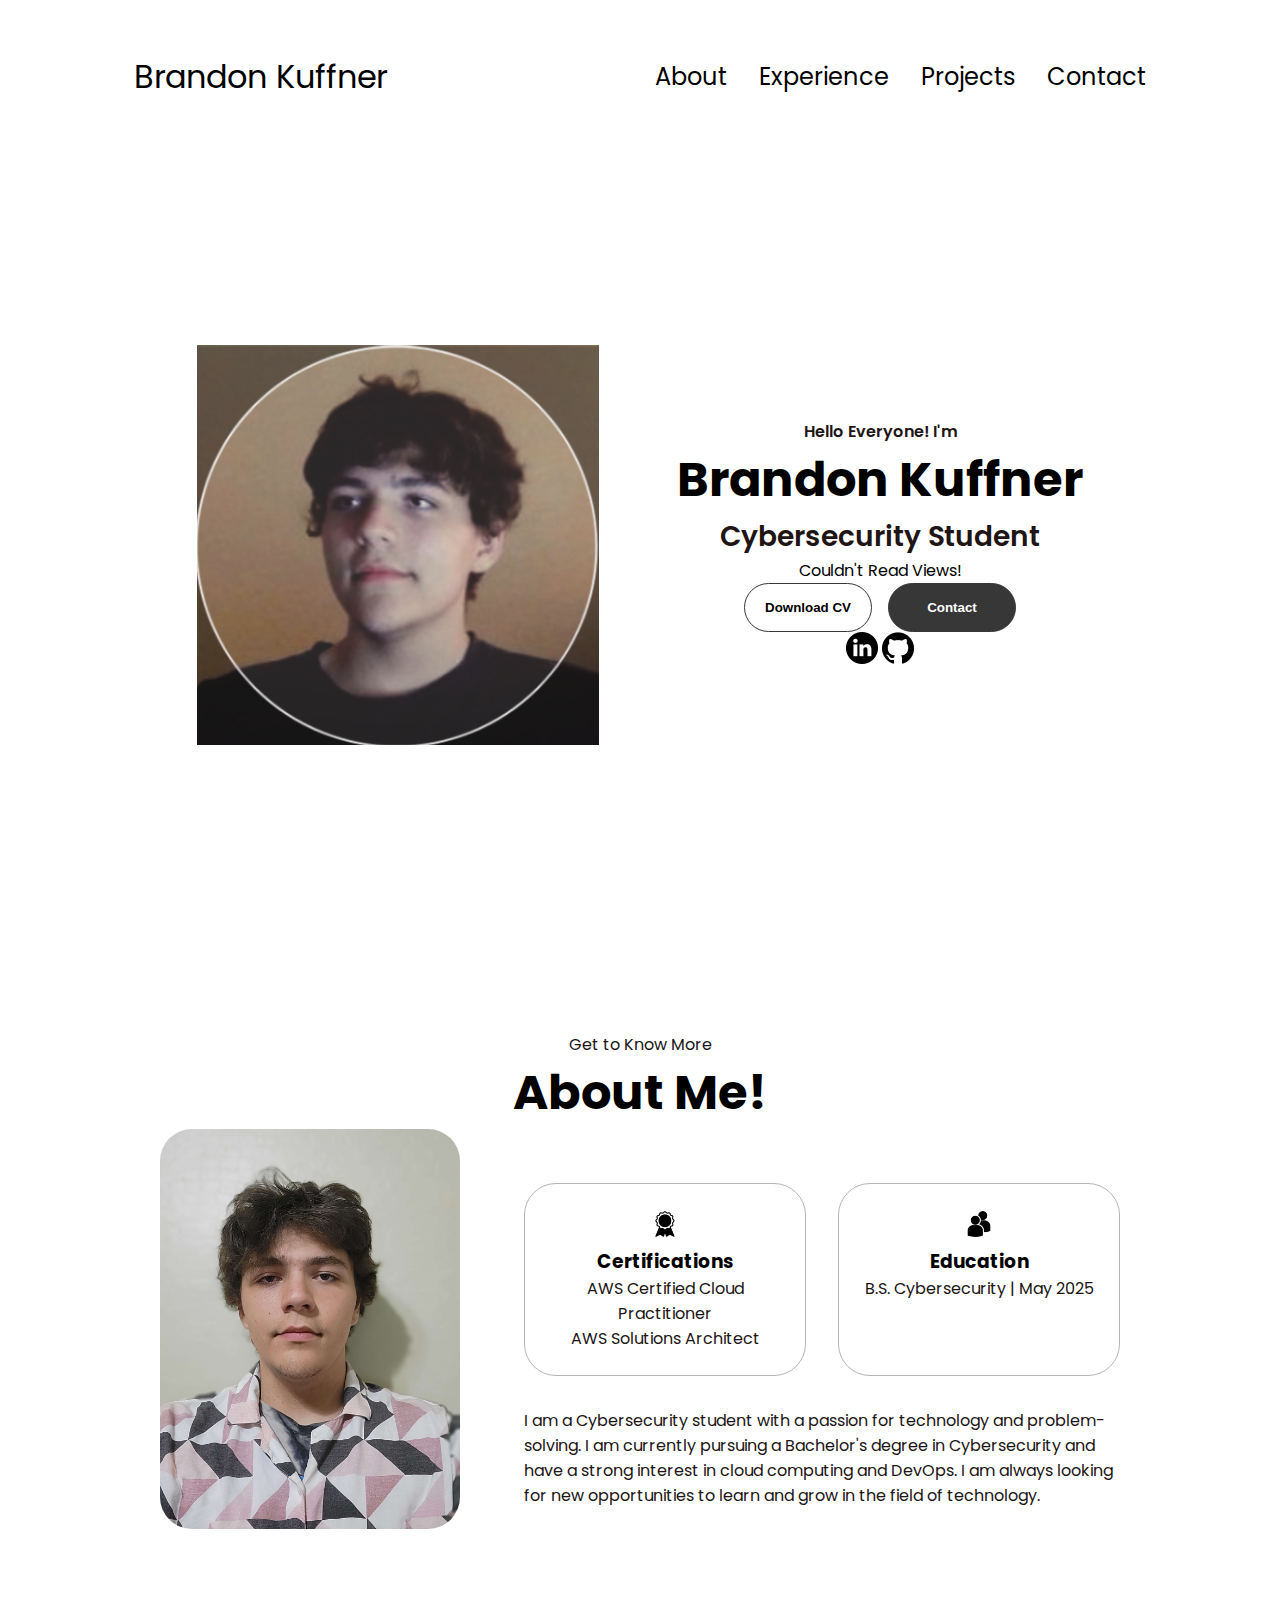
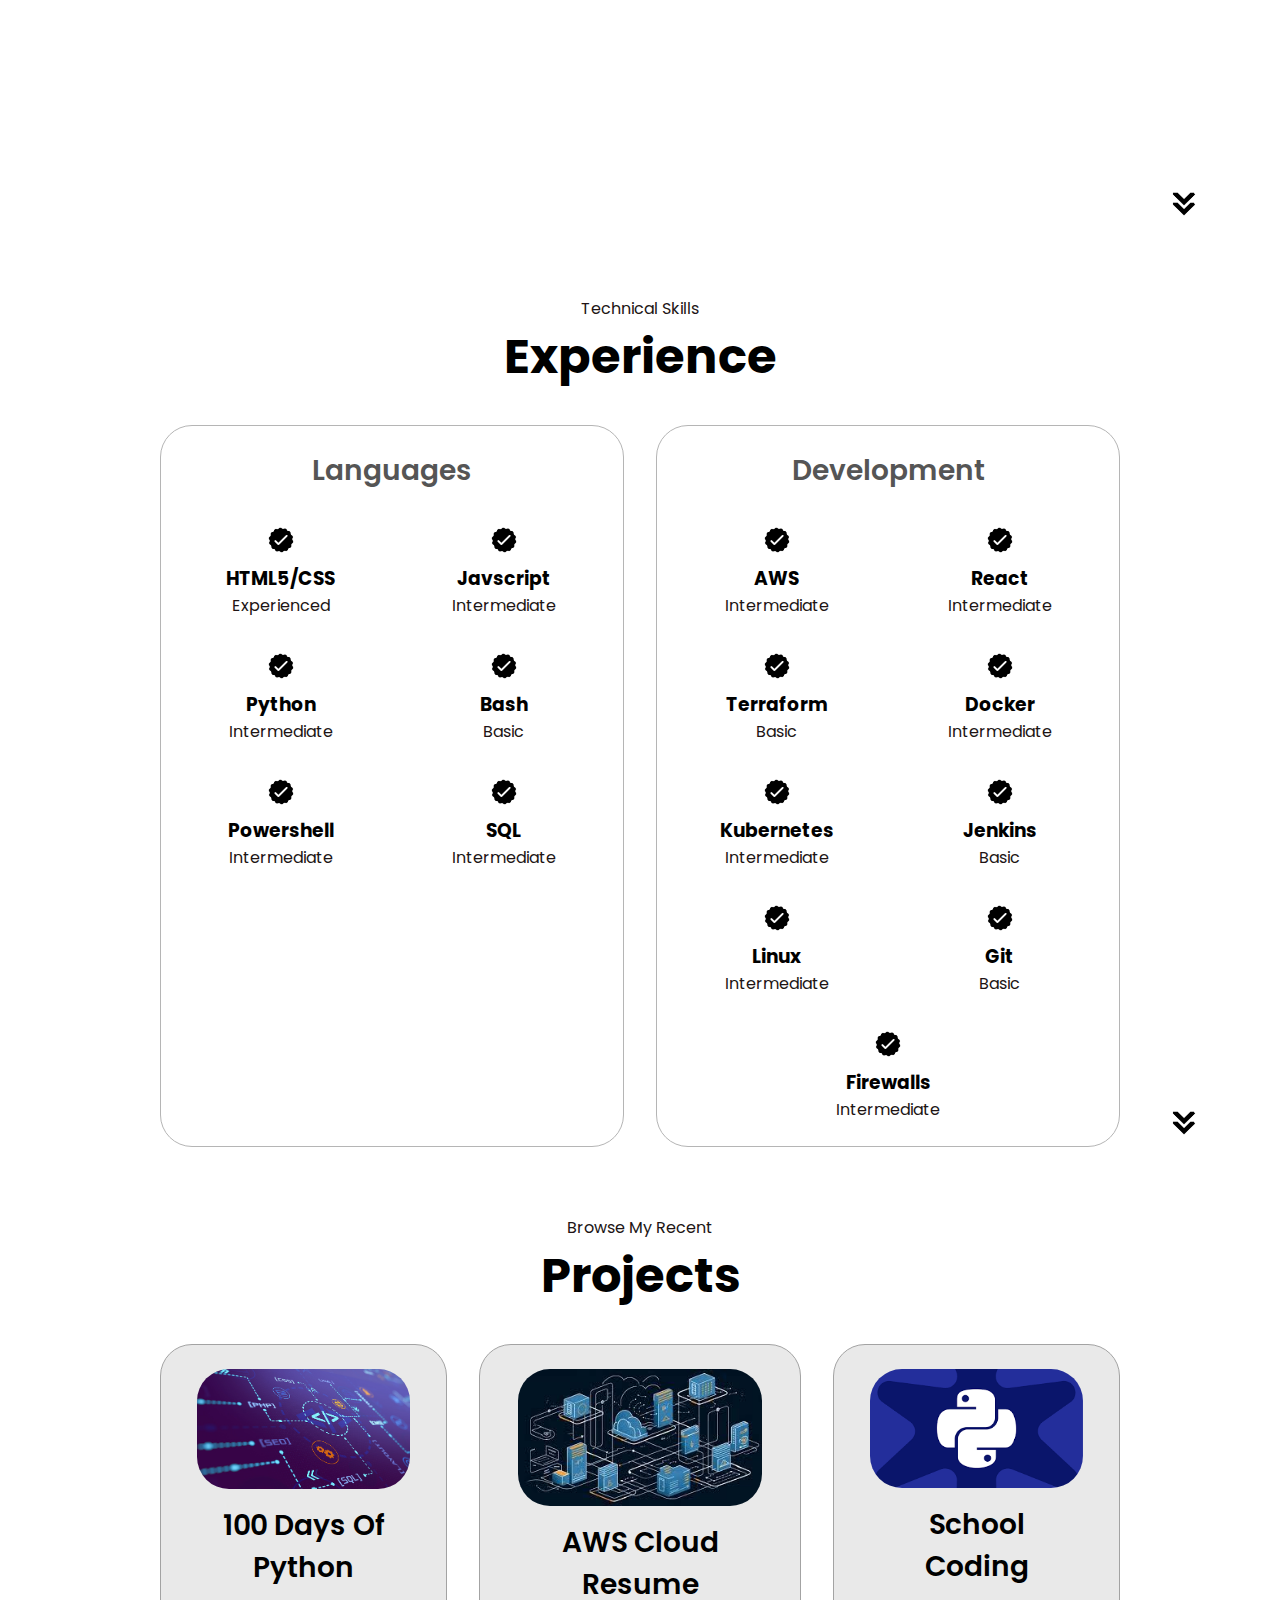
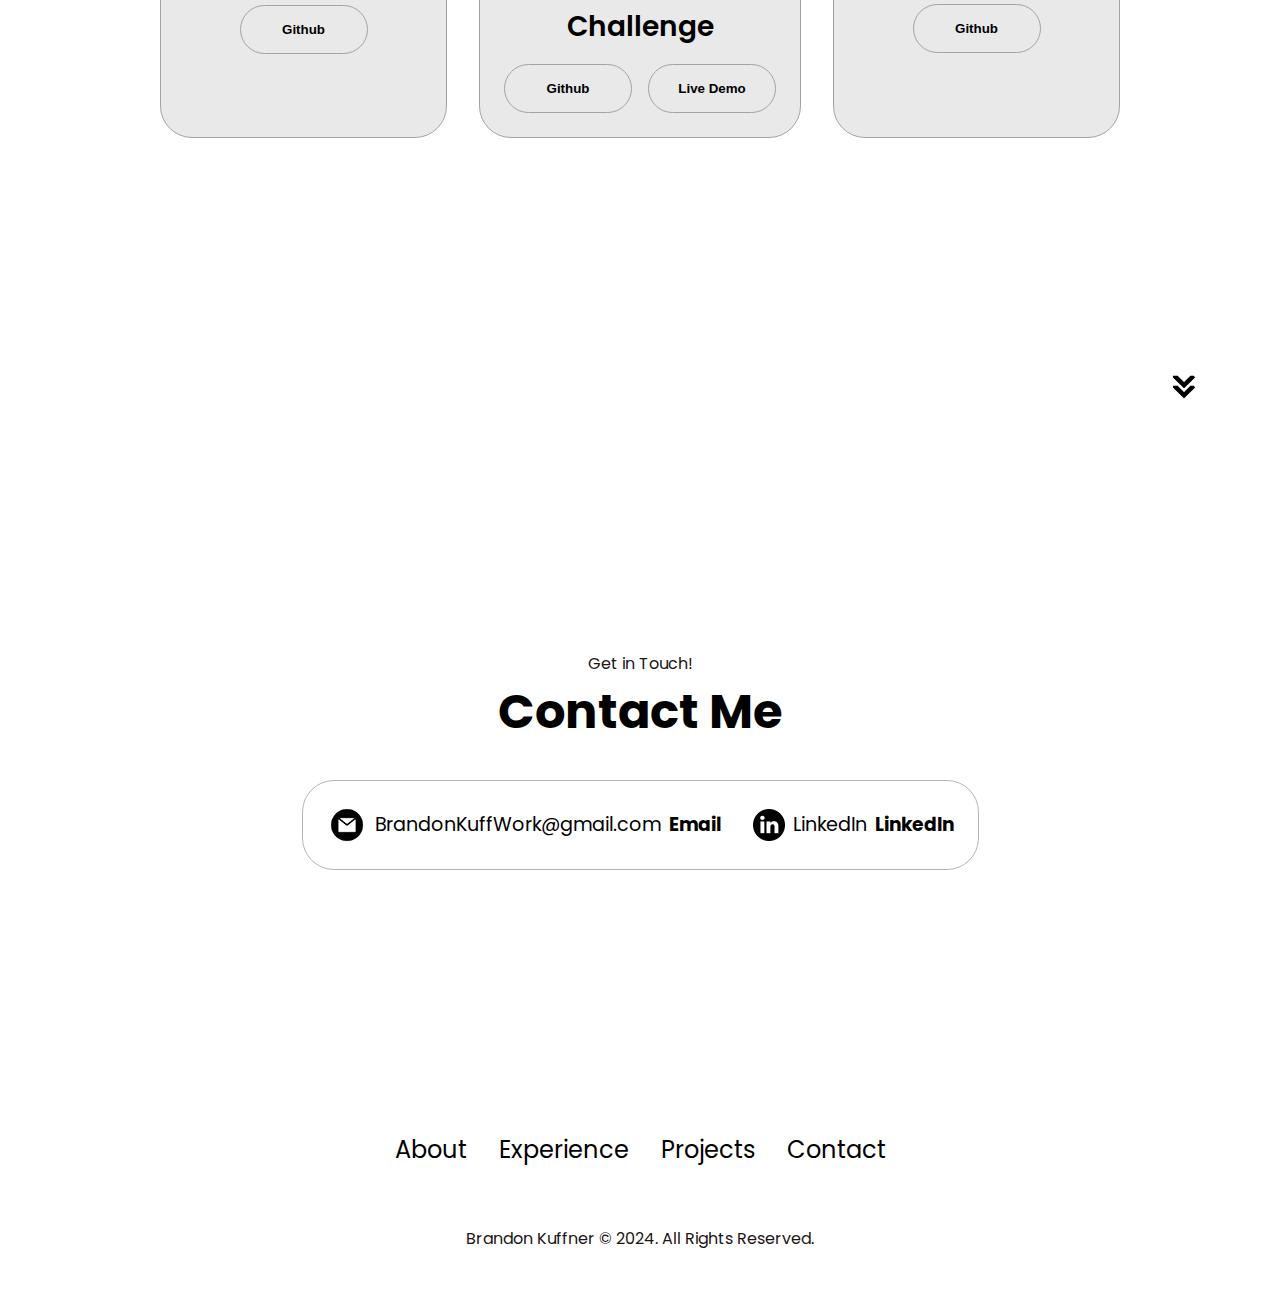
==== commit 4e1ec7ef: "Update index.html" ====
--- a/index.html
+++ b/index.html
@@ -236,6 +236,36 @@
                                     <p>Basic</p>
                                 </div>
                             </article>
+                            <article>
+                                <img src="./Assets/assets/checkmark.png"
+                                alt ="experience icon"
+                                class="icon"
+                                />
+                                <div>
+                                    <h3>Linux</h3>
+                                    <p>Intermediate</p>
+                                </div>
+                            </article>
+                            <article>
+                                <img src="./Assets/assets/checkmark.png"
+                                alt ="experience icon"
+                                class="icon"
+                                />
+                                <div>
+                                    <h3>Git</h3>
+                                    <p>Basic</p>
+                                </div>
+                            </article>
+                            <article>
+                                <img src="./Assets/assets/checkmark.png"
+                                alt ="experience icon"
+                                class="icon"
+                                />
+                                <div>
+                                    <h3>Firewalls</h3>
+                                    <p>Intermediate</p>
+                                </div>
+                            </article>
                         </div>
                     </div>
                 </div>
@@ -288,7 +318,7 @@
                             class="project-img"
                             />
                         </div>
-                        <h2 class="experience-sub-title project-title">100 Days of Python</h2>
+                        <h2 class="experience-sub-title project-title">School Coding</h2>
                         <div class="btn-container">
                             <button class="btn btn-color-2 project-btn" 
                             onclick="location.href='https://github.com/BrandonVex/Portfolio'">Github
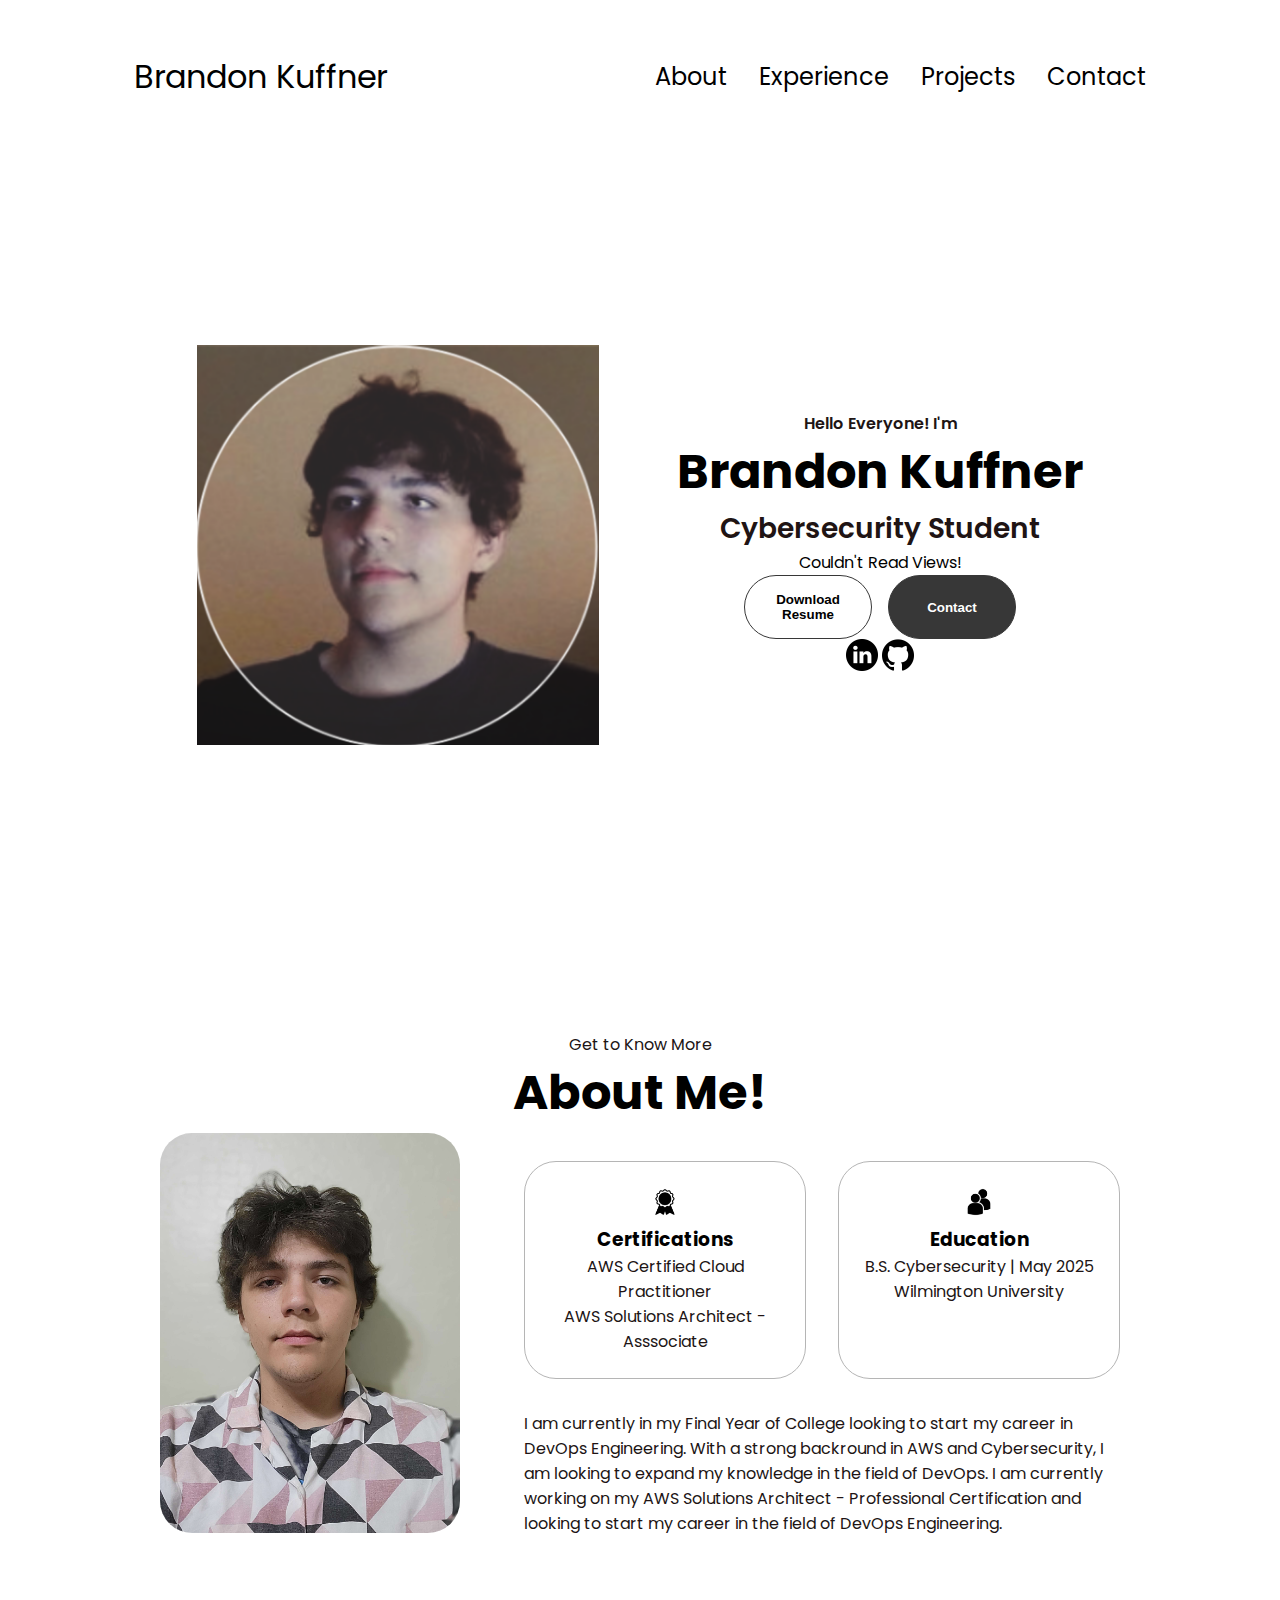
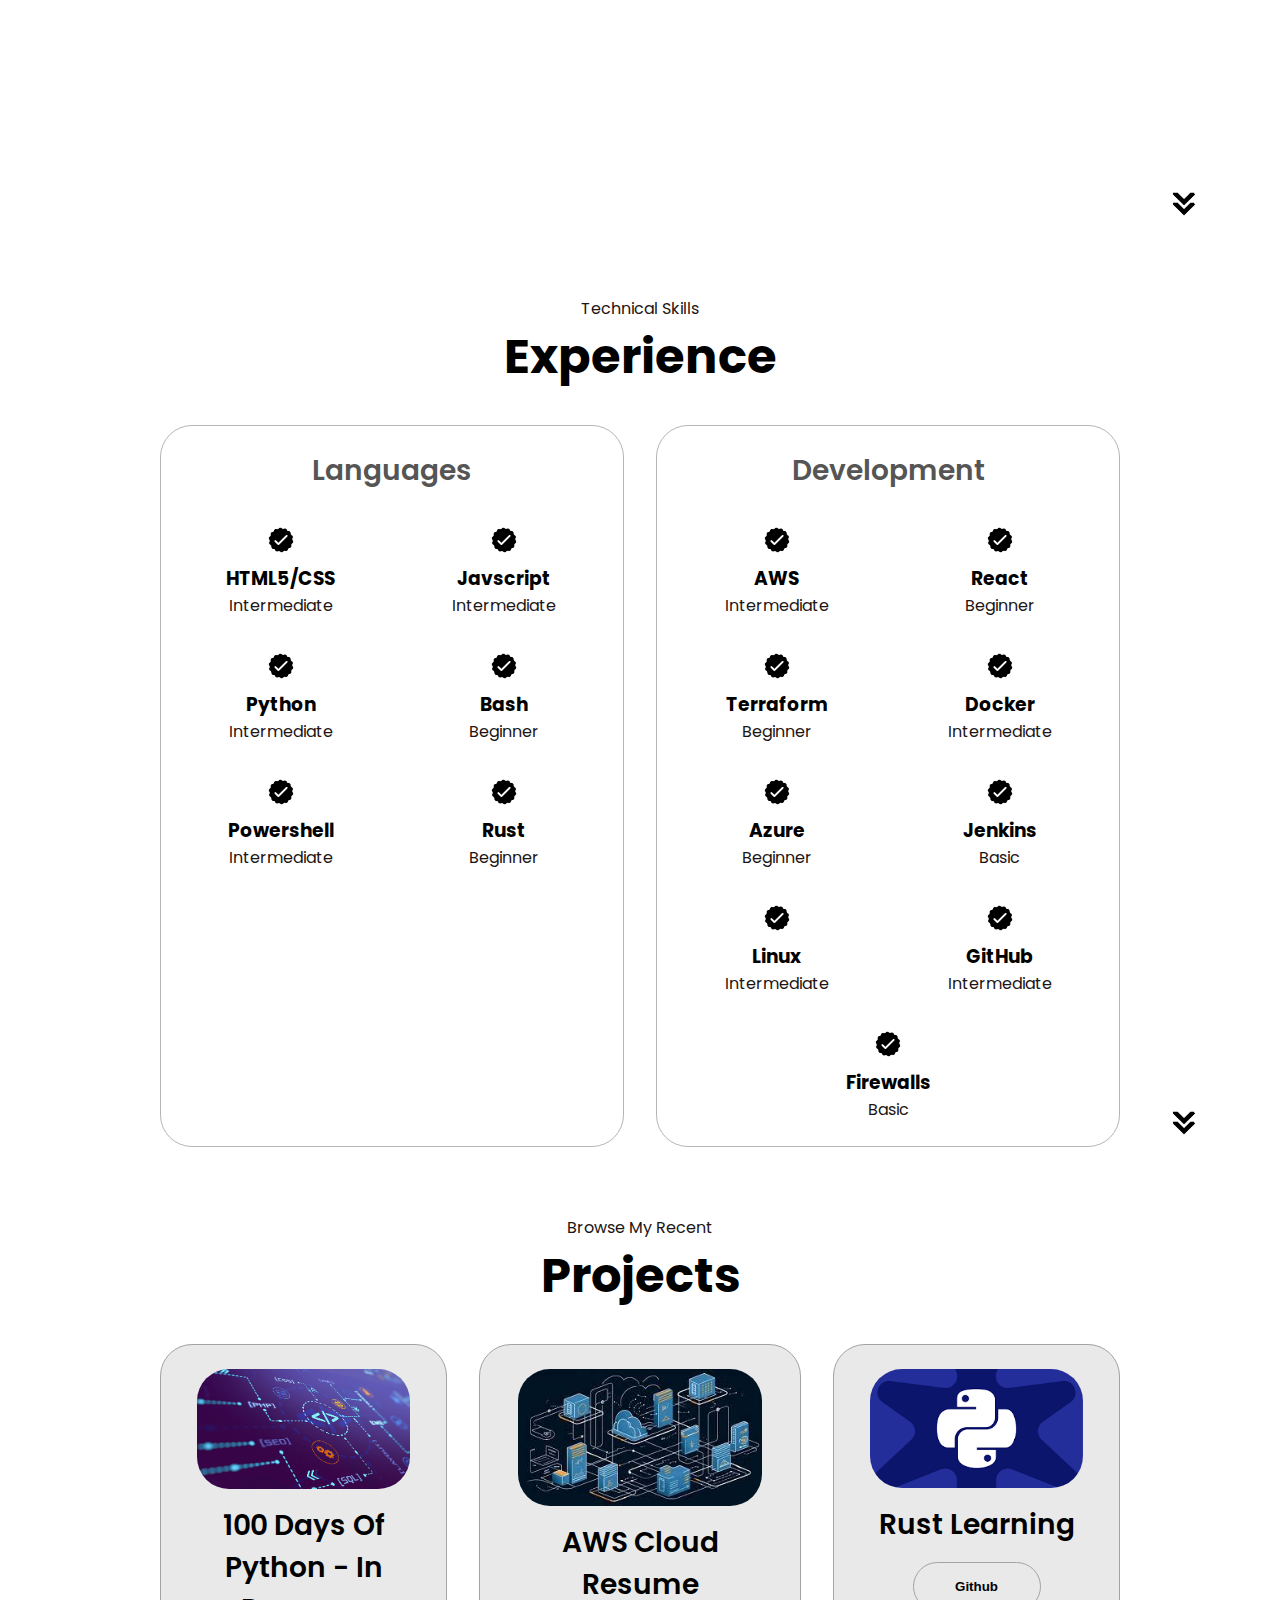
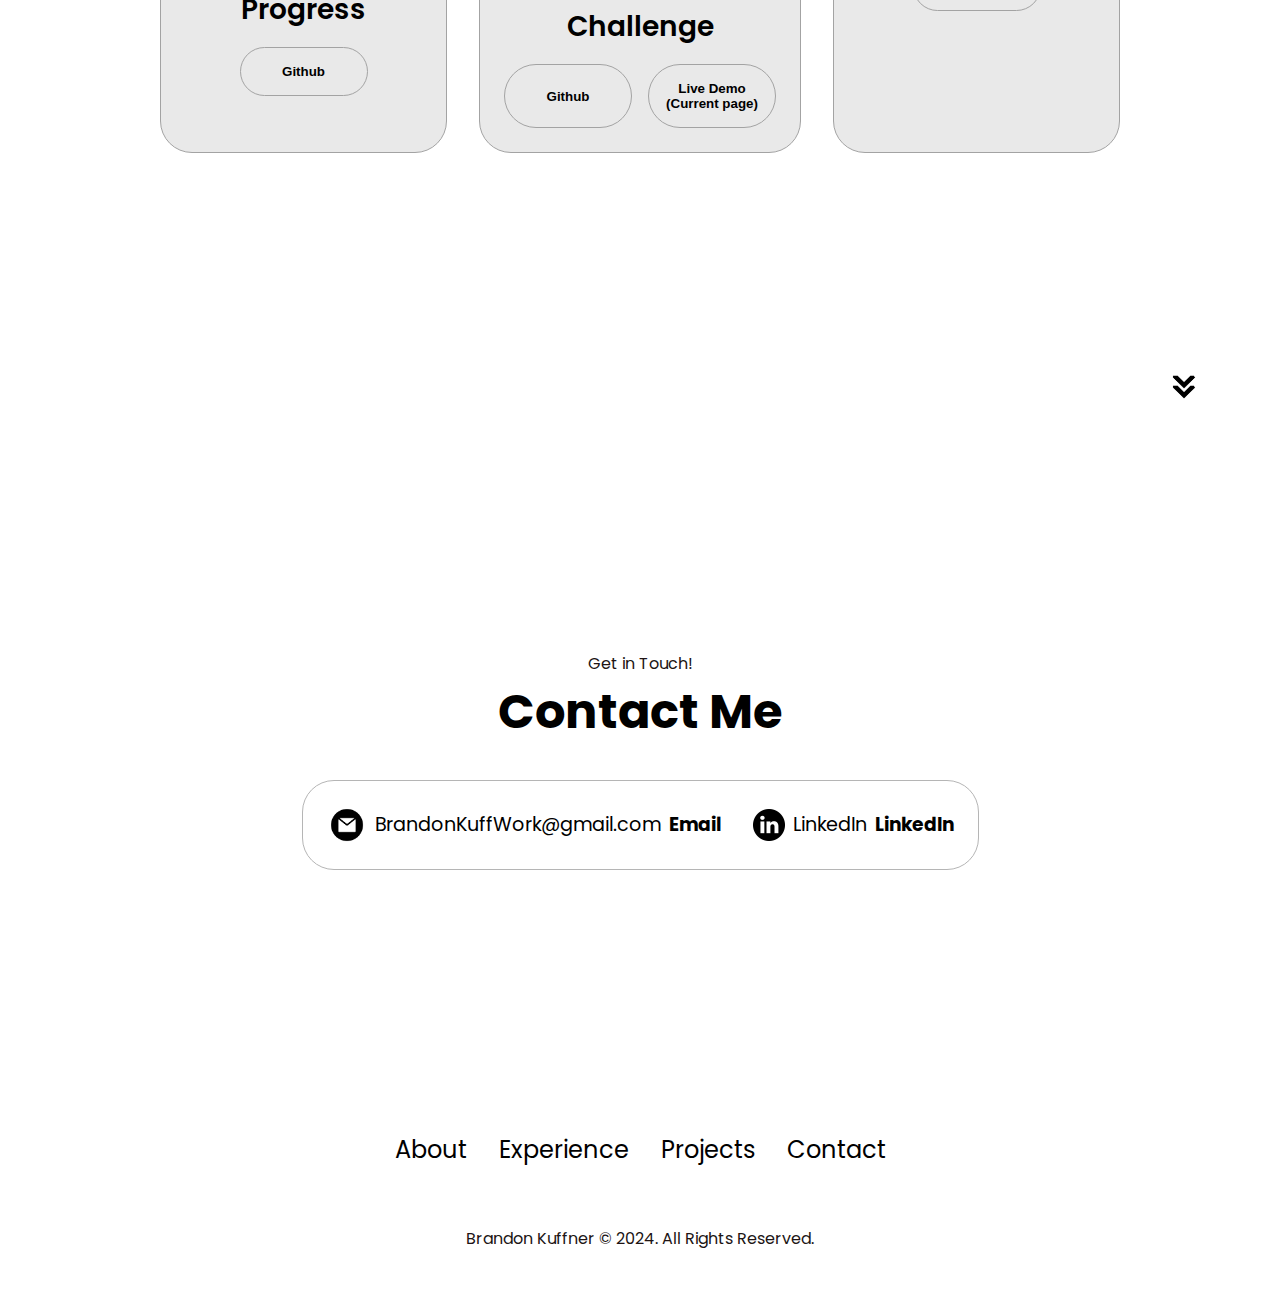
==== commit d6d75a15: "Updates to Skill Board" ====
--- a/index.html
+++ b/index.html
@@ -48,8 +48,8 @@
                 </div>
                 <div class="btn-container">
                     <button class="btn btn-color-2"
-                    onclick="window.open('./Assets/assets/Brandon Kuffner Resume.pdf')">
-                        Download CV
+                    onclick="window.open('./Assets/assets/Brandon_Kuffner_Resume.pdf')">
+                        Download Resume
                     </button>
                     <button class="btn btn-color-1"
                     onclick="location.href='./#contact'">
@@ -81,19 +81,22 @@
                             alt="Experience icon" 
                             class="icon">
                             <h3>Certifications</h3>
-                            <p> AWS Certified Cloud Practitioner <br /> AWS Solutions Architect </p>
+                            <p> AWS Certified Cloud Practitioner <br /> AWS Solutions Architect - Asssociate </p>
                         </div>
                         <div class="details-container">
                             <img src="./Assets/assets/education.png" 
                             alt="Education icon" 
                             class="icon">
                             <h3>Education</h3>
-                            <p> B.S. Cybersecurity | May 2025</p>
+                            <p> 
+                                B.S. Cybersecurity | May 2025
+                                Wilmington University
+                            </p>
                         </div>
                     </div>
                     <div class="text-container">
                         <p>
-                            I am a Cybersecurity student with a passion for technology and problem-solving. I am currently pursuing a Bachelor's degree in Cybersecurity and have a strong interest in cloud computing and DevOps. I am always looking for new opportunities to learn and grow in the field of technology.
+                            I am currently in my Final Year of College looking to start my career in DevOps Engineering. With a strong backround in AWS and Cybersecurity, I am looking to expand my knowledge in the field of DevOps. I am currently working on my AWS Solutions Architect - Professional Certification and looking to start my career in the field of DevOps Engineering.
                         </p>
                     </div>
                 </div>
@@ -118,7 +121,7 @@
                                 />
                                 <div>
                                     <h3>HTML5/CSS</h3>
-                                    <p>Experienced</p>
+                                    <p>Intermediate</p>
                                 </div>
                             </article>
                             <article>
@@ -148,7 +151,7 @@
                                 />
                                 <div>
                                     <h3>Bash</h3>
-                                    <p>Basic</p>
+                                    <p>Beginner</p>
                                 </div>
                             </article>
                             <article>
@@ -167,8 +170,8 @@
                                 class="icon"
                                 />
                                 <div>
-                                    <h3>SQL</h3>
-                                    <p>Intermediate</p>
+                                    <h3>Rust</h3>
+                                    <p>Beginner</p>
                                 </div>
                             </article>
                         </div>
@@ -193,7 +196,7 @@
                                 />
                                 <div>
                                     <h3>React</h3>
-                                    <p>Intermediate</p>
+                                    <p>Beginner</p>
                                 </div>
                             </article>
                             <article>
@@ -203,7 +206,7 @@
                                 />
                                 <div>
                                     <h3>Terraform</h3>
-                                    <p>Basic</p>
+                                    <p>Beginner</p>
                                 </div>
                             </article>
                             <article>
@@ -222,8 +225,8 @@
                                 class="icon"
                                 />
                                 <div>
-                                    <h3>Kubernetes</h3>
-                                    <p>Intermediate</p>
+                                    <h3>Azure</h3>
+                                    <p>Beginner</p>
                                 </div>
                             </article>
                             <article>
@@ -252,18 +255,18 @@
                                 class="icon"
                                 />
                                 <div>
-                                    <h3>Git</h3>
+                                    <h3>GitHub</h3>
+                                    <p>Intermediate</p>
+                                </div>
+                            </article>
+                            <article>
+                                <img src="./Assets/assets/checkmark.png"
+                                alt ="experience icon"
+                                class="icon"
+                                />
+                                <div>
+                                    <h3>Firewalls</h3>
                                     <p>Basic</p>
-                                </div>
-                            </article>
-                            <article>
-                                <img src="./Assets/assets/checkmark.png"
-                                alt ="experience icon"
-                                class="icon"
-                                />
-                                <div>
-                                    <h3>Firewalls</h3>
-                                    <p>Intermediate</p>
                                 </div>
                             </article>
                         </div>
@@ -287,7 +290,7 @@
                             class="project-img"
                             />
                         </div>
-                        <h2 class="experience-sub-title project-title">100 Days Of Python</h2>
+                        <h2 class="experience-sub-title project-title">100 Days Of Python - In Progress</h2>
                         <div class="btn-container">
                             <button class="btn btn-color-2 project-btn" 
                             onclick="location.href='https://github.com/BrandonVex/100DaysofPython'">Github
@@ -307,7 +310,7 @@
                             onclick="location.href='https://github.com/BrandonVex/CloudResume'">Github
                             </button>
                             <button class="btn btn-color-2 project-btn" 
-                            onclick="location.href='https://brandonkresume.com'">Live Demo
+                            onclick="location.href='https://brandonkresume.com'">Live Demo (Current page)
                             </button>
                         </div>
                     </div>
@@ -318,10 +321,10 @@
                             class="project-img"
                             />
                         </div>
-                        <h2 class="experience-sub-title project-title">School Coding</h2>
+                        <h2 class="experience-sub-title project-title">Rust Learning</h2>
                         <div class="btn-container">
                             <button class="btn btn-color-2 project-btn" 
-                            onclick="location.href='https://github.com/BrandonVex/Portfolio'">Github
+                            onclick="location.href='https://github.com/BrandonVex/Rust-Learning'">Github
                             </button>
                         </div>
                     </div>
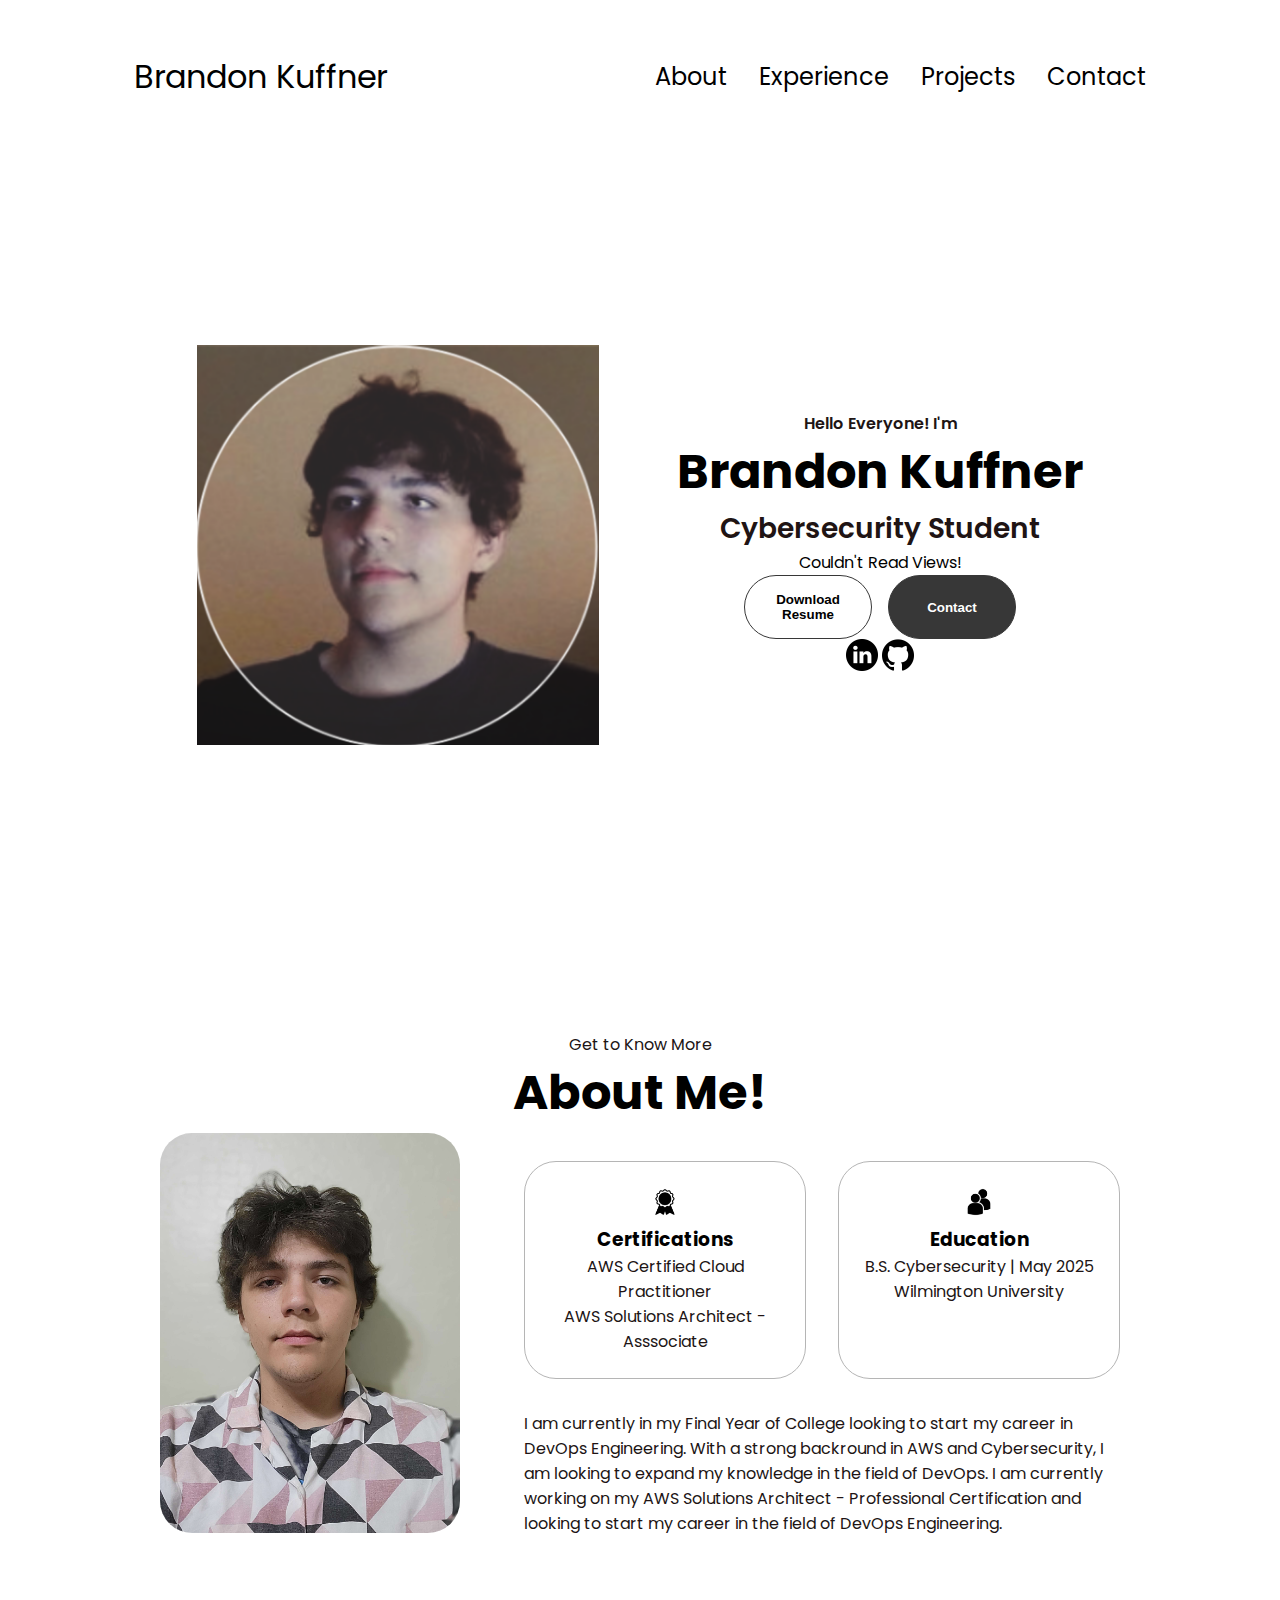
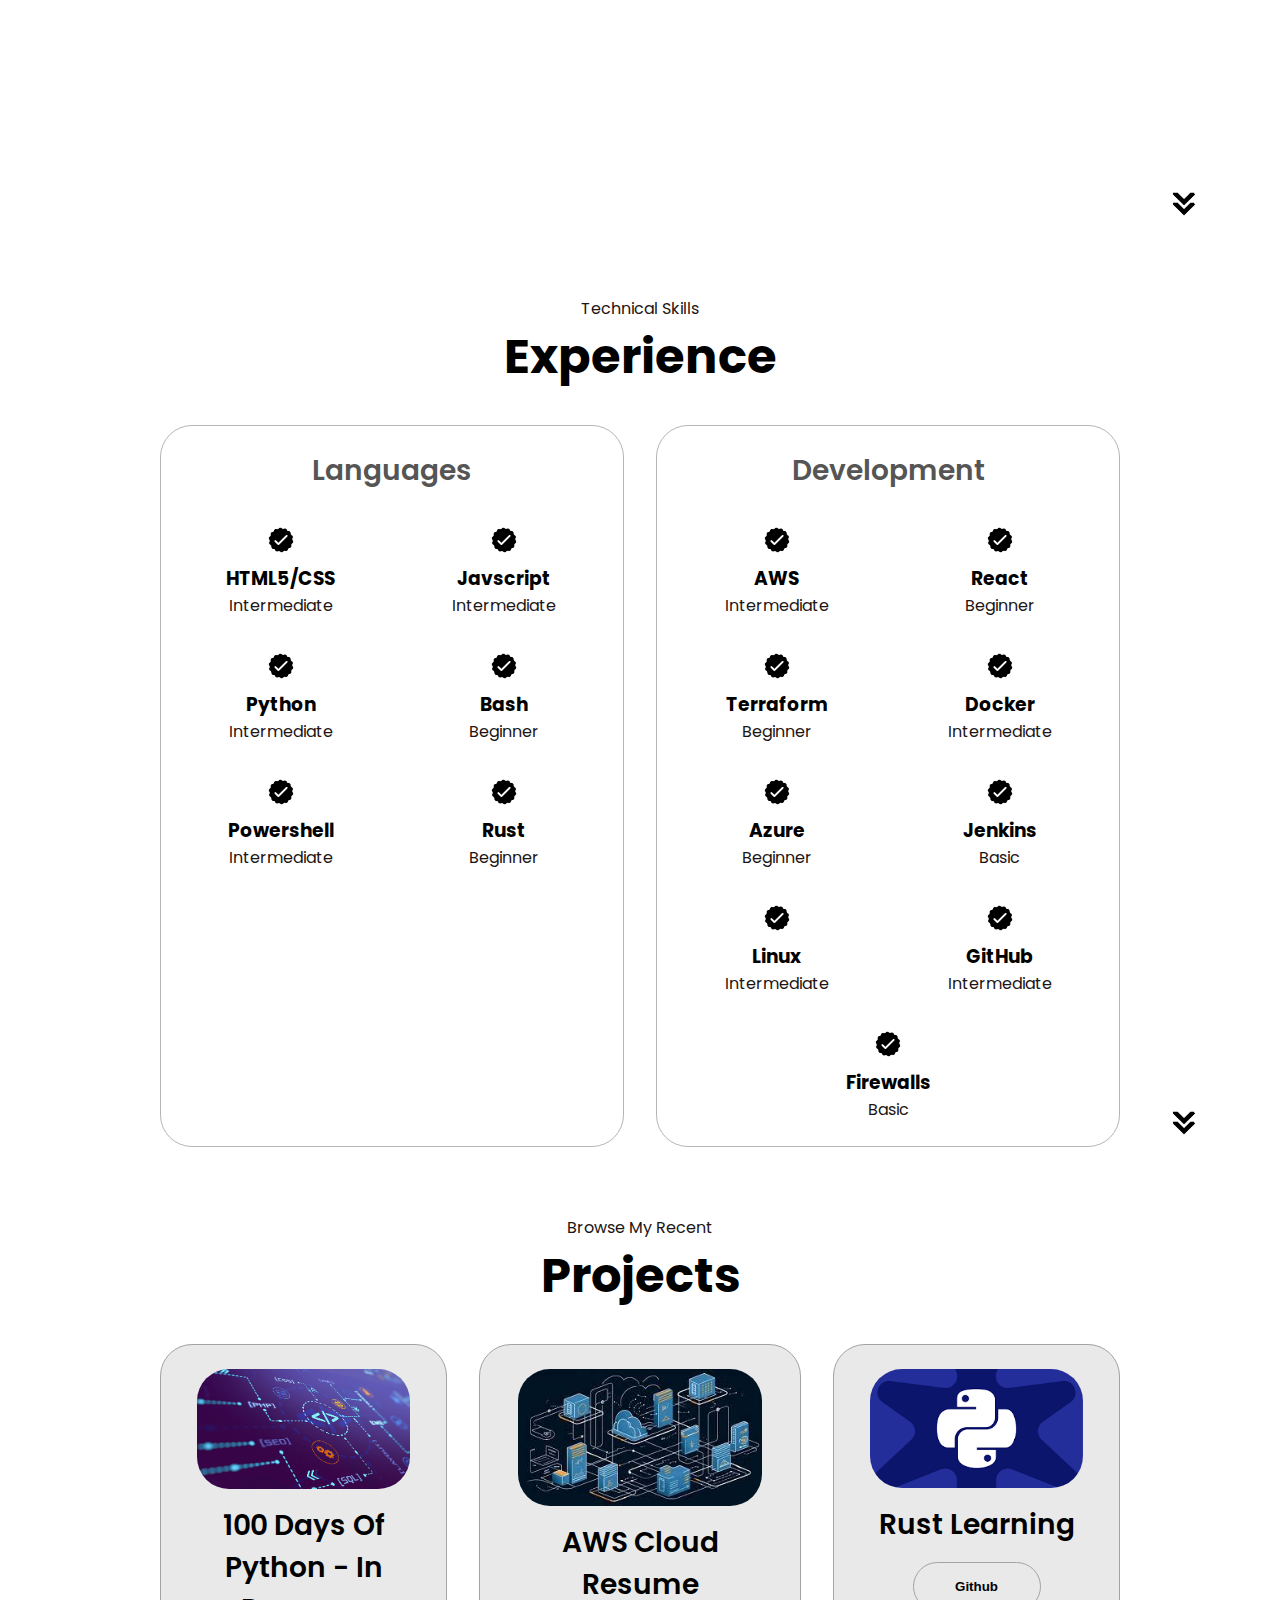
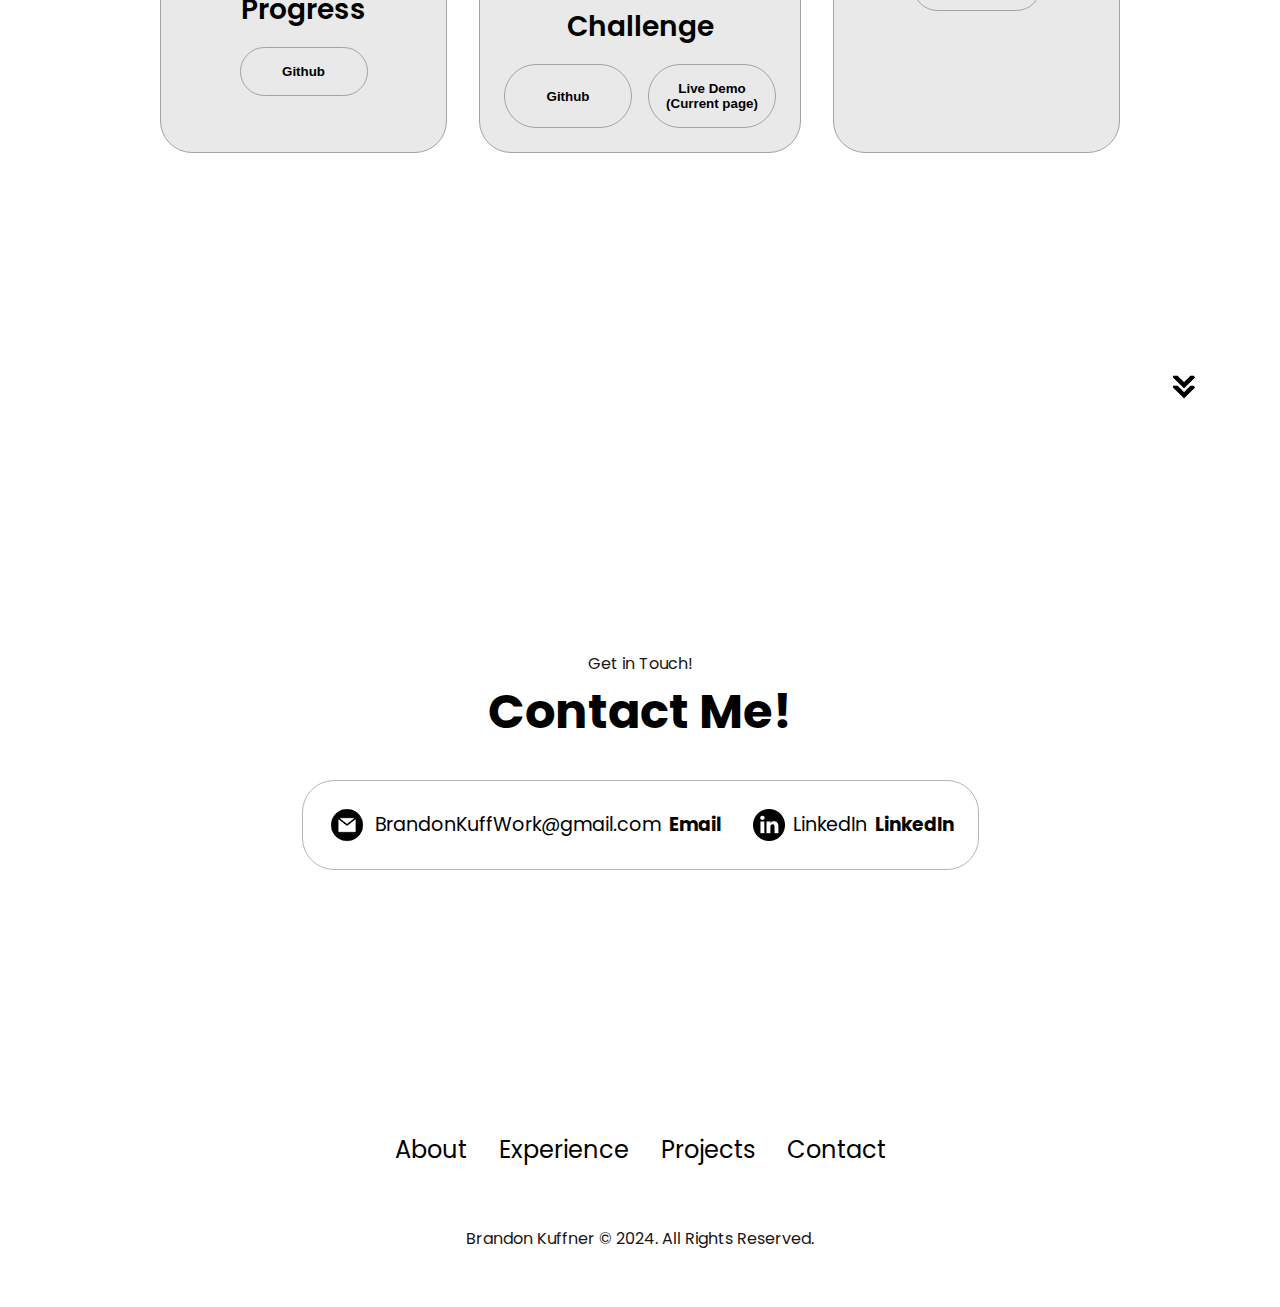
==== commit c26b20a4: "Update index.html" ====
--- a/index.html
+++ b/index.html
@@ -337,7 +337,7 @@
         </section>
         <section id="contact">
             <p class="section__text__p1">Get in Touch!</p>
-            <h1 class="title">Contact Me</h1>
+            <h1 class="title">Contact Me!</h1>
             <div class="contact-info-upper-container">
                 <div class="contact-info-container">
                     <img src="./Assets/assets/email.png"
